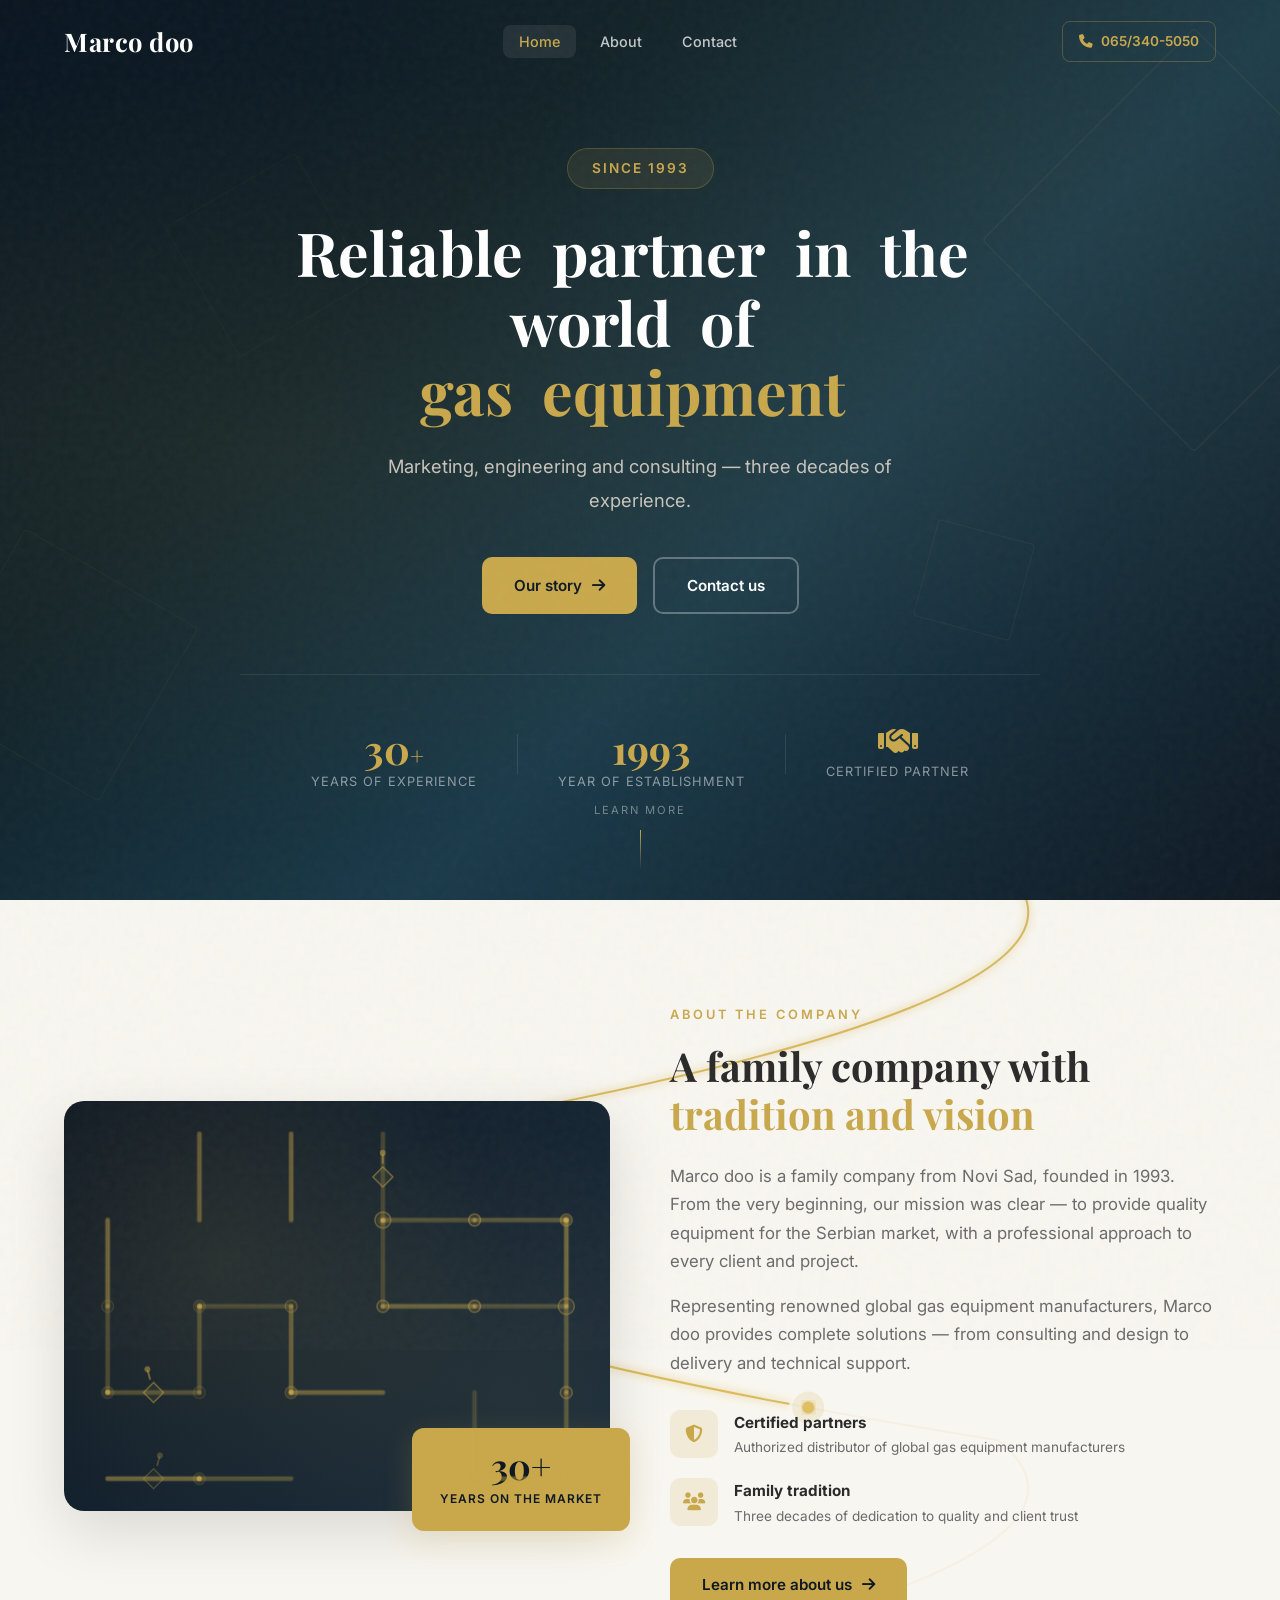
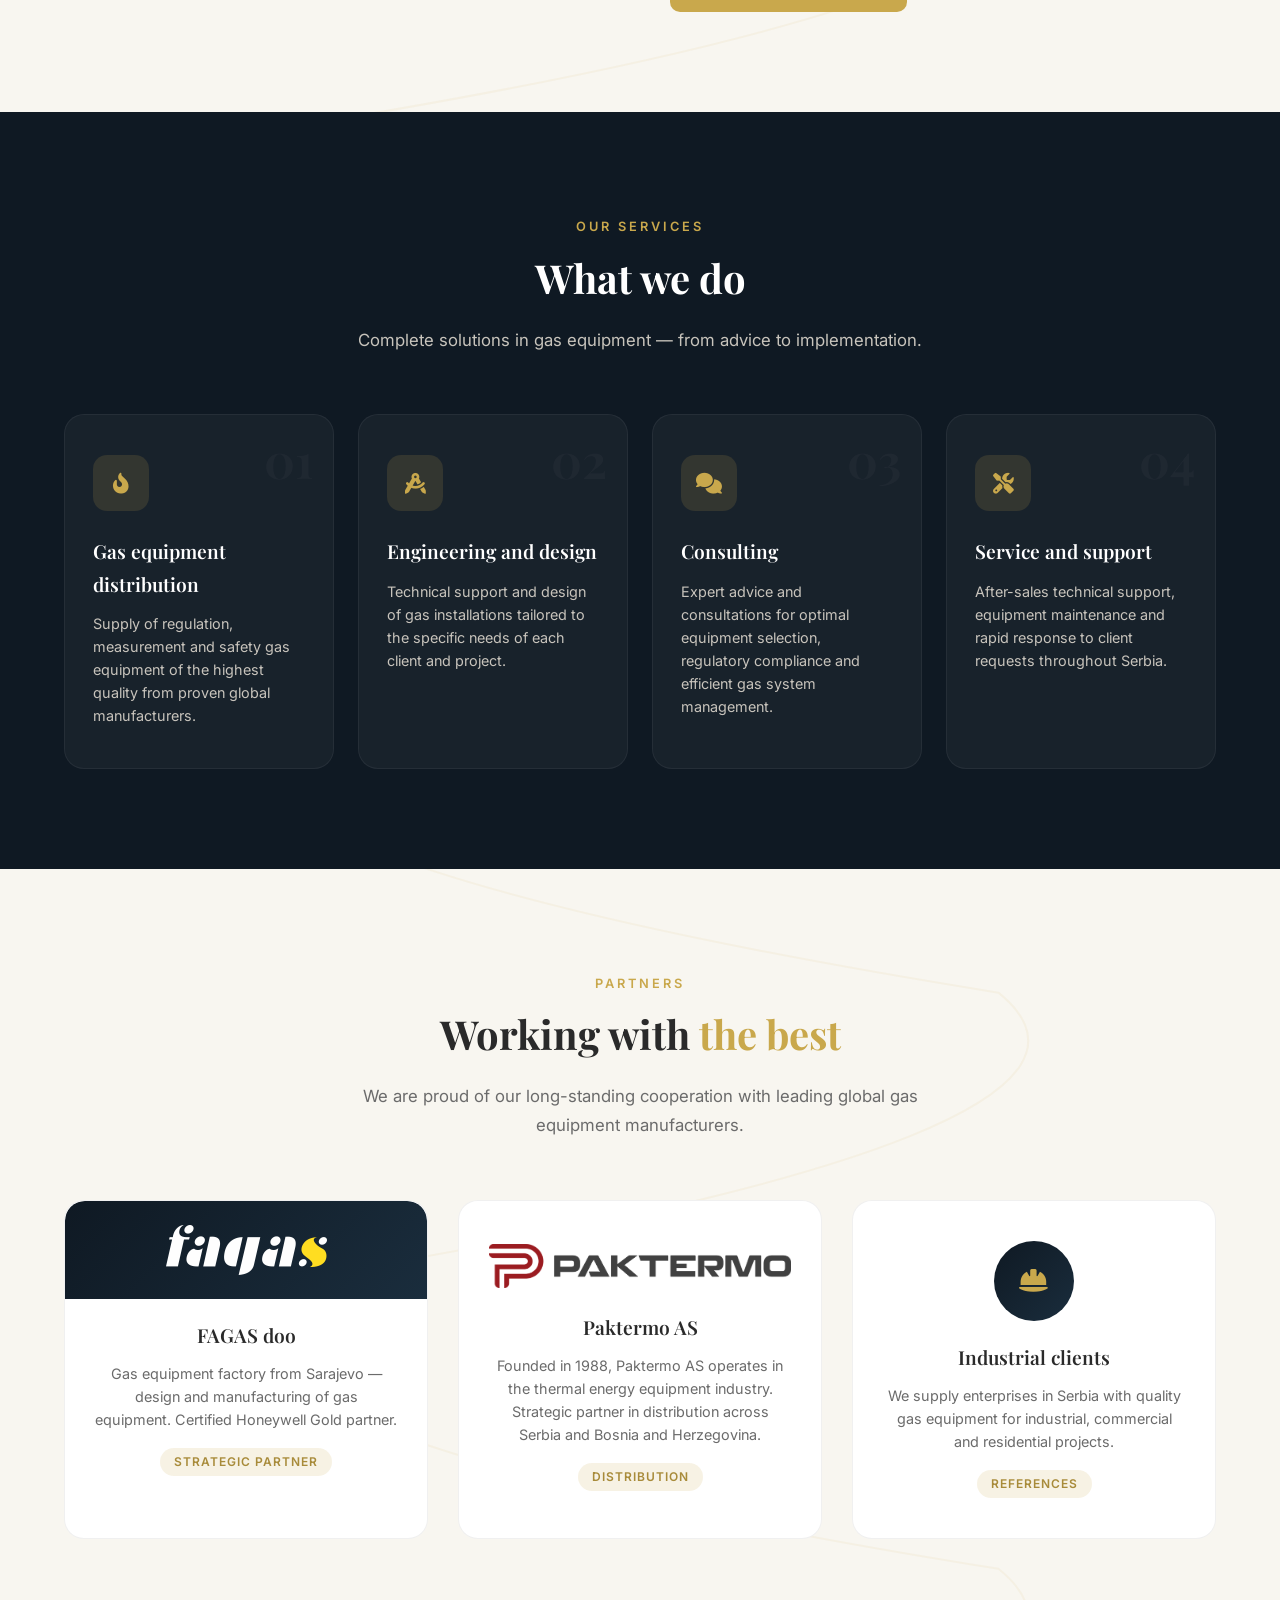
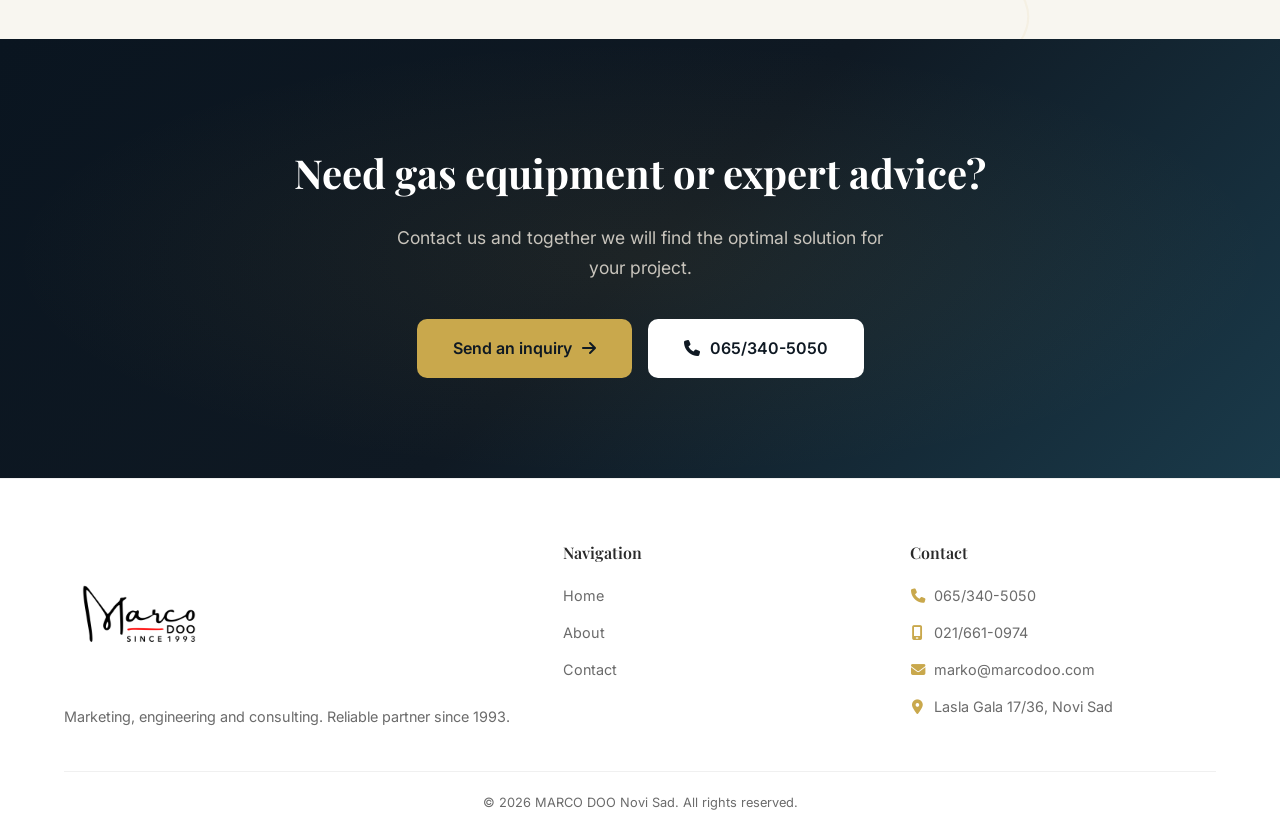
==== en/index.html @ 29fbee71 "SEO optimization, English site, mobile values layout fix SEO: - sitemap.xml with SR/EN pages + hrefl" ====
<!DOCTYPE html>
<html lang="en" dir="ltr">
<head>
  <meta charset="UTF-8">
  <meta name="viewport" content="width=device-width, initial-scale=1.0">
  <title>MARCO DOO — Marketing, Engineering and Consulting | Novi Sad</title>
  <meta name="description" content="MARCO DOO Novi Sad — Marketing, engineering and consulting. Reliable partner since 1993. Equipment distribution, expert advice and design.">
  <meta name="keywords" content="Marco doo, marketing, engineering, consulting, distribution, Novi Sad, gas equipment, Skaska distillery">
  <link rel="canonical" href="https://djordje-stankovic.github.io/marco-doo/en/">
  <link rel="alternate" hreflang="sr" href="https://djordje-stankovic.github.io/marco-doo/">
  <link rel="alternate" hreflang="en" href="https://djordje-stankovic.github.io/marco-doo/en/">
  <meta property="og:title" content="MARCO DOO — Marketing, Engineering and Consulting">
  <meta property="og:description" content="Marketing, engineering and consulting. Reliable partner since 1993. Three decades of experience.">
  <meta property="og:type" content="website">
  <meta property="og:url" content="https://djordje-stankovic.github.io/marco-doo/en/">
  <meta property="og:image" content="https://djordje-stankovic.github.io/marco-doo/images/viber_image_2026-03-04_09-18-24-986.jpg">
  <meta property="og:image:alt" content="MARCO DOO — Marketing, engineering and consulting since 1993.">
  <meta property="og:image:type" content="image/jpeg">
  <meta property="og:image:width" content="1200">
  <meta property="og:image:height" content="630">
  <meta property="og:site_name" content="MARCO DOO">
  <meta property="og:locale" content="en_US">
  <meta name="twitter:card" content="summary_large_image">
  <meta name="twitter:title" content="MARCO DOO — Marketing, Engineering and Consulting">
  <meta name="twitter:description" content="Marketing, engineering and consulting. Reliable partner since 1993. Three decades of experience.">
  <meta name="twitter:image" content="https://djordje-stankovic.github.io/marco-doo/images/viber_image_2026-03-04_09-18-24-986.jpg">
  <link rel="icon" type="image/svg+xml" href="../favicon.svg">
  <link rel="apple-touch-icon" href="../images/viber_image_2026-03-04_09-18-24-986.jpg">
  <meta name="theme-color" content="#0f1923">
  <link rel="preconnect" href="https://fonts.googleapis.com">
  <link rel="preconnect" href="https://fonts.gstatic.com" crossorigin>
  <link href="https://fonts.googleapis.com/css2?family=Playfair+Display:wght@400;500;600;700&family=Inter:wght@300;400;500;600;700&display=swap" rel="stylesheet">
  <link rel="stylesheet" href="https://cdnjs.cloudflare.com/ajax/libs/font-awesome/6.5.1/css/all.min.css">
  <link rel="stylesheet" href="../style.css">

  <script type="application/ld+json">
  [{
    "@context": "https://schema.org",
    "@type": "Organization",
    "name": "MARCO DOO",
    "legalName": "Marco doo Novi Sad",
    "description": "Marketing, engineering and consulting. Reliable partner since 1993.",
    "url": "https://djordje-stankovic.github.io/marco-doo",
    "logo": "https://djordje-stankovic.github.io/marco-doo/images/viber_image_2026-03-04_09-18-24-986.jpg",
    "image": "https://djordje-stankovic.github.io/marco-doo/images/viber_image_2026-03-04_09-18-24-986.jpg",
    "telephone": "+381653405050",
    "email": "marko@marcodoo.com",
    "address": {
      "@type": "PostalAddress",
      "streetAddress": "Lasla Gala 17/36",
      "addressLocality": "Novi Sad",
      "postalCode": "21000",
      "addressCountry": "RS"
    },
    "geo": {
      "@type": "GeoCoordinates",
      "latitude": "45.2671",
      "longitude": "19.8335"
    },
    "foundingDate": "1993-03-10",
    "foundingLocation": "Kragujevac, Serbia",
    "numberOfEmployees": {
      "@type": "QuantitativeValue",
      "minValue": 2,
      "maxValue": 10
    },
    "founder": [
      { "@type": "Person", "name": "Sekul Popović" },
      { "@type": "Person", "name": "Branka Popović" }
    ],
    "member": {
      "@type": "Person",
      "name": "Marko Popović",
      "jobTitle": "General Manager"
    },
    "sameAs": [],
    "contactPoint": {
      "@type": "ContactPoint",
      "telephone": "+381653405050",
      "contactType": "customer service",
      "availableLanguage": ["Serbian", "English"]
    },
    "areaServed": {
      "@type": "Country",
      "name": "Serbia"
    }
  },
  {
    "@context": "https://schema.org",
    "@type": "WebSite",
    "name": "MARCO DOO",
    "url": "https://djordje-stankovic.github.io/marco-doo"
  }]
  </script>
</head>
<body>

  <!-- Preloader -->
  <div class="preloader" id="preloader">
    <div class="preloader__inner">
      <div class="preloader__logo"><img src="../images/viber_image_2026-03-04_09-18-24-986.jpg" alt="MARCO DOO" class="preloader__logo-img"></div>
      <div class="preloader__bar"><div class="preloader__progress"></div></div>
    </div>
  </div>

  <!-- Header -->
  <header class="header" id="header">
    <nav class="nav container">
      <a href="index.html" class="nav__logo">
        <span class="nav__logo-text">Marco<span class="dot"> </span>doo</span>
      </a>
      <ul class="nav__menu" id="navMenu">
        <li><a href="index.html" class="nav__link active"><i class="fa-solid fa-house"></i> Home</a></li>
        <li><a href="about.html" class="nav__link"><i class="fa-solid fa-landmark"></i> About</a></li>
        <li><a href="contact.html" class="nav__link"><i class="fa-solid fa-envelope"></i> Contact</a></li>
        <li class="nav__menu-cta">
          <a href="tel:+381653405050" class="btn btn--gold btn--sm"><i class="fa-solid fa-phone"></i> Call us</a>
        </li>
        <li class="nav__menu-social">
          <a href="mailto:marko@marcodoo.com"><i class="fa-solid fa-envelope"></i></a>
          <a href="tel:+381653405050"><i class="fa-solid fa-phone"></i></a>
        </li>
      </ul>
      <div class="nav__actions">
        <a href="tel:+381653405050" class="nav__phone"><i class="fa-solid fa-phone"></i> <span>065/340-5050</span></a>
        <button class="nav__burger" id="navBurger" aria-label="Open menu">
          <span></span><span></span><span></span>
        </button>
      </div>
    </nav>
    <div class="mobile-overlay" id="mobileOverlay"></div>
  </header>

  <main>
    <!-- Pipeline SVG Container -->
    <div class="pipeline-container" id="pipelineContainer">
      <svg id="pipelineSvg" preserveAspectRatio="none">
        <defs>
          <filter id="glow">
            <feGaussianBlur stdDeviation="4" result="coloredBlur"/>
            <feMerge>
              <feMergeNode in="coloredBlur"/>
              <feMergeNode in="SourceGraphic"/>
            </feMerge>
          </filter>
          <linearGradient id="pipeGradient" x1="0%" y1="0%" x2="0%" y2="100%">
            <stop offset="0%" stop-color="#c9a84c" stop-opacity="0.8"/>
            <stop offset="50%" stop-color="#e0bf5a" stop-opacity="1"/>
            <stop offset="100%" stop-color="#c9a84c" stop-opacity="0.8"/>
          </linearGradient>
        </defs>
        <path id="pipeBg" class="pipeline-bg" d="" fill="none" stroke="rgba(201,168,76,0.08)" stroke-width="2"/>
        <path id="pipeDrawn" class="pipeline-drawn" d="" fill="none" stroke="url(#pipeGradient)" stroke-width="2" stroke-linecap="round" filter="url(#glow)"/>
        <circle id="energyDot" r="6" fill="#e0bf5a" filter="url(#glow)" opacity="0.9"/>
        <circle id="energyGlow" r="16" fill="rgba(201,168,76,0.15)"/>
      </svg>
    </div>

    <!-- Hero -->
    <section class="hero">
      <div class="hero__bg"></div>
      <div class="hero__geometric">
        <div class="hero__shape hero__shape--1"></div>
        <div class="hero__shape hero__shape--2"></div>
        <div class="hero__shape hero__shape--3"></div>
        <div class="hero__shape hero__shape--4"></div>
      </div>
      <div class="hero__content container">
        <div class="hero__badge animate-on-scroll">Since 1993</div>
        <h1 class="hero__title animate-on-scroll">
          Reliable partner in the world of<br>
          <span class="hero__title-accent">gas equipment</span>
        </h1>
        <p class="hero__subtitle animate-on-scroll">
          Marketing, engineering and consulting — three decades of experience.
        </p>
        <div class="hero__actions animate-on-scroll">
          <a href="about.html" class="btn btn--gold">Our story <i class="fa-solid fa-arrow-right"></i></a>
          <a href="contact.html" class="btn btn--outline">Contact us</a>
        </div>
        <div class="hero__stats animate-on-scroll">
          <div class="hero__stat">
            <div class="hero__stat-row"><span class="hero__stat-number" data-count="30">0</span><span class="hero__stat-plus">+</span></div>
            <span class="hero__stat-label">Years of experience</span>
          </div>
          <div class="hero__stat-divider"></div>
          <div class="hero__stat">
            <div class="hero__stat-row"><span class="hero__stat-number" data-count="1993">0</span></div>
            <span class="hero__stat-label">Year of establishment</span>
          </div>
          <div class="hero__stat-divider"></div>
          <div class="hero__stat">
            <i class="fa-solid fa-handshake hero__stat-icon"></i>
            <span class="hero__stat-label">Certified partner</span>
          </div>
        </div>
      </div>
      <div class="hero__scroll">
        <span>Learn more</span>
        <div class="hero__scroll-line"></div>
      </div>
    </section>

    <!-- About Intro -->
    <section class="about-intro section">
      <div class="container">
        <div class="about-intro__grid">
          <div class="about-intro__image animate-on-scroll">
            <div class="about-intro__visual">
              <canvas id="aboutCanvas"></canvas>
            </div>
            <div class="about-intro__experience">
              <span class="about-intro__experience-number">30+</span>
              <span class="about-intro__experience-text">years on the market</span>
            </div>
          </div>
          <div class="about-intro__content">
            <span class="section__label animate-on-scroll">About the company</span>
            <h2 class="section__title animate-on-scroll">A family company with <br><span class="text-gold">tradition and vision</span></h2>
            <p class="about-intro__text animate-on-scroll">
              Marco doo is a family company from Novi Sad, founded in 1993.
              From the very beginning, our mission was clear — to provide
              quality equipment for the Serbian market, with a professional approach
              to every client and project.
            </p>
            <p class="about-intro__text animate-on-scroll">
              Representing renowned global gas equipment manufacturers,
              Marco doo provides complete solutions — from consulting and design
              to delivery and technical support.
            </p>
            <div class="about-intro__features animate-on-scroll">
              <div class="about-intro__feature">
                <div class="about-intro__feature-icon"><i class="fa-solid fa-shield-halved"></i></div>
                <div>
                  <strong>Certified partners</strong>
                  <p>Authorized distributor of global gas equipment manufacturers</p>
                </div>
              </div>
              <div class="about-intro__feature">
                <div class="about-intro__feature-icon"><i class="fa-solid fa-users"></i></div>
                <div>
                  <strong>Family tradition</strong>
                  <p>Three decades of dedication to quality and client trust</p>
                </div>
              </div>
            </div>
            <a href="about.html" class="btn btn--gold animate-on-scroll">Learn more about us <i class="fa-solid fa-arrow-right"></i></a>
          </div>
        </div>
      </div>
    </section>

    <!-- Services -->
    <section class="services section section--dark">
      <div class="container">
        <div class="section__header">
          <span class="section__label animate-on-scroll">Our services</span>
          <h2 class="section__title animate-on-scroll">What we do</h2>
          <p class="section__desc animate-on-scroll">Complete solutions in gas equipment — from advice to implementation.</p>
        </div>
        <div class="services__grid">
          <div class="services__card tilt-card animate-on-scroll">
            <div class="services__card-icon">
              <i class="fa-solid fa-fire-flame-curved"></i>
            </div>
            <h3>Gas equipment distribution</h3>
            <p>Supply of regulation, measurement and safety gas equipment of the highest quality from proven global manufacturers.</p>
            <div class="services__card-number">01</div>
          </div>
          <div class="services__card tilt-card animate-on-scroll">
            <div class="services__card-icon">
              <i class="fa-solid fa-compass-drafting"></i>
            </div>
            <h3>Engineering and design</h3>
            <p>Technical support and design of gas installations tailored to the specific needs of each client and project.</p>
            <div class="services__card-number">02</div>
          </div>
          <div class="services__card tilt-card animate-on-scroll">
            <div class="services__card-icon">
              <i class="fa-solid fa-comments"></i>
            </div>
            <h3>Consulting</h3>
            <p>Expert advice and consultations for optimal equipment selection, regulatory compliance and efficient gas system management.</p>
            <div class="services__card-number">03</div>
          </div>
          <div class="services__card tilt-card animate-on-scroll">
            <div class="services__card-icon">
              <i class="fa-solid fa-screwdriver-wrench"></i>
            </div>
            <h3>Service and support</h3>
            <p>After-sales technical support, equipment maintenance and rapid response to client requests throughout Serbia.</p>
            <div class="services__card-number">04</div>
          </div>
        </div>
      </div>
    </section>

    <!-- Partners -->
    <section class="partners section">
      <div class="container">
        <div class="section__header">
          <span class="section__label animate-on-scroll">Partners</span>
          <h2 class="section__title animate-on-scroll">Working with <span class="text-gold">the best</span></h2>
          <p class="section__desc animate-on-scroll">We are proud of our long-standing cooperation with leading global gas equipment manufacturers.</p>
        </div>
        <div class="partners__grid">
          <div class="partners__card partners__card--dark-header tilt-card animate-on-scroll">
            <a href="https://fagas.ba/" target="_blank" rel="noopener" class="partners__link">
              <div class="partners__logo">
                <img src="../images/fagas-logo.png" alt="FAGAS logo">
              </div>
              <h3>FAGAS doo</h3>
            </a>
            <p>Gas equipment factory from Sarajevo — design and manufacturing of gas equipment. Certified Honeywell Gold partner.</p>
            <span class="partners__tag">Strategic partner</span>
          </div>
          <div class="partners__card tilt-card animate-on-scroll">
            <a href="https://paktermo.com/en/" target="_blank" rel="noopener" class="partners__link">
              <div class="partners__logo">
                <img src="../images/paktermo-logo.png" alt="Paktermo logo">
              </div>
              <h3>Paktermo AS</h3>
            </a>
            <p>Founded in 1988, Paktermo AS operates in the thermal energy equipment industry. Strategic partner in distribution across Serbia and Bosnia and Herzegovina.</p>
            <span class="partners__tag">Distribution</span>
          </div>
          <div class="partners__card tilt-card animate-on-scroll">
            <div class="partners__logo">
              <i class="fa-solid fa-helmet-safety"></i>
            </div>
            <h3>Industrial clients</h3>
            <p>We supply enterprises in Serbia with quality gas equipment for industrial, commercial and residential projects.</p>
            <span class="partners__tag">References</span>
          </div>
        </div>
      </div>
    </section>

    <!-- CTA -->
    <section class="cta">
      <div class="cta__bg"></div>
      <div class="container cta__content">
        <h2 class="animate-on-scroll">Need gas equipment or expert advice?</h2>
        <p class="animate-on-scroll">Contact us and together we will find the optimal solution for your project.</p>
        <div class="cta__actions animate-on-scroll">
          <a href="contact.html" class="btn btn--gold btn--lg">Send an inquiry <i class="fa-solid fa-arrow-right"></i></a>
          <a href="tel:+381653405050" class="btn btn--white btn--lg"><i class="fa-solid fa-phone"></i> 065/340-5050</a>
        </div>
      </div>
    </section>
  </main>

  <!-- Footer -->
  <footer class="footer">
    <div class="container">
      <div class="footer__inner">
        <div class="footer__brand">
          <a href="index.html" class="footer__logo">
            <img src="../images/viber_image_2026-03-04_09-18-24-986.jpg" alt="MARCO DOO logo" class="footer__logo-img">
          </a>
          <p class="footer__desc">Marketing, engineering and consulting. Reliable partner since 1993.</p>
        </div>
        <div class="footer__nav">
          <h4>Navigation</h4>
          <ul>
            <li><a href="index.html">Home</a></li>
            <li><a href="about.html">About</a></li>
            <li><a href="contact.html">Contact</a></li>
          </ul>
        </div>
        <div class="footer__contact">
          <h4>Contact</h4>
          <ul>
            <li><a href="tel:+381653405050"><i class="fa-solid fa-phone"></i> 065/340-5050</a></li>
            <li><a href="tel:+381216610974"><i class="fa-solid fa-mobile-screen"></i> 021/661-0974</a></li>
            <li><a href="mailto:marko@marcodoo.com"><i class="fa-solid fa-envelope"></i> marko@marcodoo.com</a></li>
            <li><a href="https://www.google.com/maps/place/Marco+doo/@45.2459516,19.8351225,17z/data=!3m1!4b1!4m6!3m5!1s0x475b111d86e2e0f5:0xddb66dac0b48fba5!8m2!3d45.2459479!4d19.8376974!16s%2Fg%2F11z1t8r484" target="_blank" rel="noopener"><i class="fa-solid fa-location-dot"></i> Lasla Gala 17/36, Novi Sad</a></li>
          </ul>
        </div>
      </div>
      <div class="footer__bottom">
        <p>&copy; <span class="current-year"></span> MARCO DOO Novi Sad. All rights reserved.</p>
      </div>
    </div>
  </footer>

  <!-- Back to top -->
  <button class="back-to-top" id="backToTop" aria-label="Back to top">
    <i class="fa-solid fa-chevron-up"></i>
  </button>

  <!-- Scroll Progress Bar -->
  <div class="scroll-progress" id="scrollProgress"></div>

  <!-- Grain Texture Overlay -->
  <div class="grain-overlay"></div>

  <script src="../script.js"></script>
  <script>
  // About canvas — industrial pipe network
  (function() {
    var canvas = document.getElementById('aboutCanvas');
    if (!canvas) return;
    var ctx = canvas.getContext('2d');
    var dpr = window.devicePixelRatio || 1;
    var w, h, segs, joints, particles, valves;
    var g = 'rgba(201,168,76,';
    var pw = 4; // pipe width

    function resize() {
      var r = canvas.parentElement.getBoundingClientRect();
      w = r.width; h = r.height;
      canvas.width = w * dpr; canvas.height = h * dpr;
      ctx.setTransform(dpr, 0, 0, dpr, 0, 0);
      build();
    }

    function build() {
      segs = []; joints = []; particles = []; valves = [];
      var mx = w * 0.08, my = h * 0.08;
      var cols = 6, rows = 5;
      var sx = (w - mx * 2) / (cols - 1);
      var sy = (h - my * 2) / (rows - 1);
      // Grid points
      var grid = [];
      for (var r = 0; r < rows; r++) {
        grid[r] = [];
        for (var c = 0; c < cols; c++) {
          grid[r][c] = { x: mx + c * sx, y: my + r * sy };
        }
      }
      // Horizontal pipes
      for (var r = 0; r < rows; r++) {
        for (var c = 0; c < cols - 1; c++) {
          if (Math.random() < 0.6) {
            segs.push({ ax: grid[r][c].x, ay: grid[r][c].y, bx: grid[r][c+1].x, by: grid[r][c+1].y, phase: Math.random() * 6 });
          }
        }
      }
      // Vertical pipes
      for (var r = 0; r < rows - 1; r++) {
        for (var c = 0; c < cols; c++) {
          if (Math.random() < 0.5) {
            segs.push({ ax: grid[r][c].x, ay: grid[r][c].y, bx: grid[r+1][c].x, by: grid[r+1][c].y, phase: Math.random() * 6 });
          }
        }
      }
      // Joints at intersections
      for (var r = 0; r < rows; r++) {
        for (var c = 0; c < cols; c++) {
          var conn = 0;
          segs.forEach(function(s) {
            var p = grid[r][c];
            if ((s.ax === p.x && s.ay === p.y) || (s.bx === p.x && s.by === p.y)) conn++;
          });
          if (conn >= 2) joints.push({ x: grid[r][c].x, y: grid[r][c].y, conn: conn });
        }
      }
      // Valves on some segments
      segs.forEach(function(s) {
        if (Math.random() < 0.15) {
          valves.push({ x: (s.ax + s.bx) / 2, y: (s.ay + s.by) / 2, horiz: s.ay === s.by, phase: Math.random() * 6 });
        }
      });
      // Particles
      for (var i = 0; i < 15; i++) spawnP();
    }

    function spawnP() {
      if (!segs.length) return;
      var s = segs[Math.floor(Math.random() * segs.length)];
      particles.push({ seg: s, t: Math.random() < 0.5 ? 0 : 1, speed: 0.002 + Math.random() * 0.003, dir: Math.random() < 0.5 ? 1 : -1 });
    }

    function drawPipe(ax, ay, bx, by, alpha) {
      // Draw pipe with 3D effect — two lines + highlight
      ctx.lineCap = 'round';
      // Outer
      ctx.beginPath(); ctx.moveTo(ax, ay); ctx.lineTo(bx, by);
      ctx.strokeStyle = g + (alpha * 0.5) + ')'; ctx.lineWidth = pw + 2; ctx.stroke();
      // Inner
      ctx.beginPath(); ctx.moveTo(ax, ay); ctx.lineTo(bx, by);
      ctx.strokeStyle = g + alpha + ')'; ctx.lineWidth = pw; ctx.stroke();
      // Highlight
      var isH = ay === by;
      var hx = isH ? 0 : 0.8, hy = isH ? -0.8 : 0;
      ctx.beginPath(); ctx.moveTo(ax + hx, ay + hy); ctx.lineTo(bx + hx, by + hy);
      ctx.strokeStyle = g + (alpha * 0.3) + ')'; ctx.lineWidth = 1; ctx.stroke();
    }

    function draw(time) {
      ctx.clearRect(0, 0, w, h);

      // Pipes
      segs.forEach(function(s) {
        var a = 0.25 + 0.1 * Math.sin(time * 0.0008 + s.phase);
        drawPipe(s.ax, s.ay, s.bx, s.by, a);
      });

      // Joints (flanges)
      joints.forEach(function(j) {
        var a = 0.3 + 0.15 * Math.sin(time * 0.001 + j.x * 0.01);
        var r = j.conn >= 3 ? pw + 4 : pw + 2;
        ctx.beginPath(); ctx.arc(j.x, j.y, r, 0, Math.PI * 2);
        ctx.strokeStyle = g + a + ')'; ctx.lineWidth = 1.5; ctx.stroke();
        ctx.fillStyle = g + (a * 0.3) + ')'; ctx.fill();
        // Center bolt
        ctx.beginPath(); ctx.arc(j.x, j.y, 2, 0, Math.PI * 2);
        ctx.fillStyle = g + (a * 0.8) + ')'; ctx.fill();
      });

      // Valves
      valves.forEach(function(v) {
        var a = 0.4 + 0.2 * Math.sin(time * 0.0012 + v.phase);
        var s = pw + 6;
        ctx.save(); ctx.translate(v.x, v.y);
        // Valve body (diamond)
        ctx.beginPath();
        ctx.moveTo(0, -s); ctx.lineTo(s, 0); ctx.lineTo(0, s); ctx.lineTo(-s, 0); ctx.closePath();
        ctx.strokeStyle = g + a + ')'; ctx.lineWidth = 1.5; ctx.stroke();
        ctx.fillStyle = g + (a * 0.15) + ')'; ctx.fill();
        // Handle
        var rot = Math.sin(time * 0.0005 + v.phase) * 0.3;
        ctx.rotate(rot);
        ctx.beginPath(); ctx.moveTo(0, -s - 4); ctx.lineTo(0, -s - 12);
        ctx.strokeStyle = g + a + ')'; ctx.lineWidth = 2; ctx.stroke();
        ctx.beginPath(); ctx.arc(0, -s - 14, 3, 0, Math.PI * 2);
        ctx.fillStyle = g + a + ')'; ctx.fill();
        ctx.restore();
      });

      // Particles (gas flow)
      for (var i = particles.length - 1; i >= 0; i--) {
        var p = particles[i];
        p.t += p.speed * p.dir;
        if (p.t > 1 || p.t < 0) { particles.splice(i, 1); spawnP(); continue; }
        var s = p.seg;
        var px = s.ax + (s.bx - s.ax) * p.t;
        var py = s.ay + (s.by - s.ay) * p.t;
        // Glow
        ctx.beginPath(); ctx.arc(px, py, 5, 0, Math.PI * 2);
        ctx.fillStyle = g + '0.12)'; ctx.fill();
        // Dot
        ctx.beginPath(); ctx.arc(px, py, 2.5, 0, Math.PI * 2);
        ctx.fillStyle = g + '0.7)'; ctx.fill();
      }

      requestAnimationFrame(draw);
    }

    window.addEventListener('resize', resize);
    resize();
    requestAnimationFrame(draw);
  })();
  </script>
</body>
</html>
---- style.css ----
/* ================================================
   MARCO DOO - Premium Corporate Website v2
   Distribucija gasne opreme, inzenjering, konsalting
   With Scroll-Driven Pipeline Animation
   ================================================ */

/* ---- Variables ---- */
:root {
  --navy: #0f1923;
  --navy-light: #1a2d3d;
  --navy-mid: #142533;
  --gold: #c9a84c;
  --gold-light: #e0bf5a;
  --gold-dark: #a88b3a;
  --gold-glow: rgba(201, 168, 76, 0.15);
  --cream: #f8f6f0;
  --cream-dark: #efe9dc;
  --white: #ffffff;
  --text: #2a2a2a;
  --text-light: #6b6b6b;
  --text-on-dark: #c8c4bc;
  --border: rgba(201, 168, 76, 0.2);
  --shadow: 0 4px 30px rgba(0, 0, 0, 0.08);
  --shadow-lg: 0 20px 60px rgba(0, 0, 0, 0.12);
  --shadow-gold: 0 8px 30px rgba(201, 168, 76, 0.2);
  --radius: 12px;
  --radius-lg: 20px;
  --transition: 0.4s cubic-bezier(0.25, 0.46, 0.45, 0.94);
  --font-heading: 'Playfair Display', Georgia, serif;
  --font-body: 'Inter', -apple-system, sans-serif;
}

/* ---- Reset & Base ---- */
*, *::before, *::after { box-sizing: border-box; margin: 0; padding: 0; }

html {
  scroll-behavior: smooth;
  overflow-x: hidden;
}

body {
  font-family: var(--font-body);
  font-size: 16px;
  line-height: 1.7;
  color: var(--text);
  background: var(--cream);
  overflow-x: hidden;
  -webkit-font-smoothing: antialiased;
}

img { max-width: 100%; height: auto; display: block; }
a { text-decoration: none; color: inherit; transition: color var(--transition); }
ul { list-style: none; }
button { border: none; background: none; cursor: pointer; font-family: inherit; }
input, textarea, select { font-family: inherit; font-size: inherit; }

.container {
  max-width: 1200px;
  margin: 0 auto;
  padding: 0 24px;
}

.text-gold { color: var(--gold); }

/* ---- Pipeline ---- */
.pipeline-container {
  position: absolute;
  top: 0;
  left: 0;
  width: 100%;
  height: 100%;
  z-index: 1;
  pointer-events: none;
  overflow: hidden;
}

main {
  position: relative;
  overflow-x: clip;
}

#pipelineSvg {
  position: absolute;
  top: 0;
  left: 0;
  width: 100%;
  height: 100%;
  overflow: visible;
}

.pipeline-drawn {
  will-change: stroke-dashoffset;
}

/* ---- Preloader ---- */
.preloader {
  position: fixed;
  inset: 0;
  z-index: 10000;
  background: var(--white);
  display: flex;
  align-items: center;
  justify-content: center;
  transition: opacity 0.6s ease, visibility 0.6s ease;
  animation: preloaderForceHide 0.6s ease 1.5s forwards;
}

.preloader.loaded {
  opacity: 0;
  visibility: hidden;
  pointer-events: none;
  animation: none;
}

@keyframes preloaderForceHide {
  to { opacity: 0; visibility: hidden; pointer-events: none; }
}

.preloader__inner { text-align: center; }

.preloader__logo {
  margin-bottom: 24px;
  text-align: center;
}

.preloader__logo-img {
  height: 160px;
  width: auto;
}

.preloader__bar {
  width: 200px;
  height: 2px;
  background: rgba(0,0,0,0.08);
  border-radius: 2px;
  overflow: hidden;
}

.preloader__progress {
  width: 0;
  height: 100%;
  background: var(--gold);
  border-radius: 2px;
  animation: preloaderBar 1.2s ease forwards;
}

@keyframes preloaderBar {
  to { width: 100%; }
}

/* ---- Header ---- */
.header {
  position: fixed;
  top: 0;
  left: 0;
  width: 100%;
  z-index: 1000;
  padding: 20px 0;
  transition: all var(--transition);
}

.header.scrolled {
  background: rgba(15, 25, 35, 0.95);
  backdrop-filter: blur(20px);
  padding: 12px 0;
  box-shadow: 0 4px 30px rgba(0, 0, 0, 0.3);
}

.nav {
  display: flex;
  align-items: center;
  justify-content: space-between;
}

.nav__logo {
  display: flex;
  align-items: center;
  gap: 12px;
  z-index: 1001;
}

.nav__logo-img {
  height: 48px;
  width: auto;
  filter: invert(1) brightness(2);
  transition: all var(--transition);
}

.nav__logo:hover .nav__logo-img { opacity: 0.85; }

.nav__logo-text {
  font-family: var(--font-heading);
  font-size: 1.6rem;
  font-weight: 700;
  color: var(--white);
  letter-spacing: 0.5px;
  transition: all var(--transition);
}

.nav__logo-text .dot { color: var(--gold); }

.nav__logo:hover .nav__logo-text { opacity: 0.85; }

.nav__menu {
  display: flex;
  align-items: center;
  gap: 8px;
}

.nav__link {
  color: rgba(255,255,255,0.75);
  font-size: 0.9rem;
  font-weight: 500;
  padding: 8px 16px;
  border-radius: 8px;
  transition: all var(--transition);
}

.nav__link i { display: none; }

.nav__link:hover,
.nav__link.active {
  color: var(--white);
  background: rgba(255,255,255,0.08);
}

.nav__link.active { color: var(--gold); }

.nav__actions {
  display: flex;
  align-items: center;
  gap: 16px;
}

.nav__phone {
  color: var(--gold);
  font-size: 0.85rem;
  font-weight: 600;
  display: flex;
  align-items: center;
  gap: 8px;
  padding: 8px 16px;
  border: 1px solid rgba(201, 168, 76, 0.3);
  border-radius: 8px;
  transition: all var(--transition);
}

.nav__phone:hover {
  background: var(--gold);
  color: var(--navy);
}

.nav__burger { display: none; }
.nav__menu-cta { display: none; }
.nav__menu-social { display: none; }

/* Mobile Overlay */
.mobile-overlay {
  position: fixed;
  inset: 0;
  background: rgba(0, 0, 0, 0.6);
  z-index: 999;
  opacity: 0;
  visibility: hidden;
  pointer-events: none;
  transition: all var(--transition);
}

.mobile-overlay.active {
  opacity: 1;
  visibility: visible;
  pointer-events: auto;
}

/* ---- Buttons ---- */
.btn {
  display: inline-flex;
  align-items: center;
  gap: 10px;
  font-weight: 600;
  font-size: 0.95rem;
  padding: 14px 32px;
  border-radius: 10px;
  transition: all var(--transition);
  position: relative;
  overflow: hidden;
}

.btn--gold {
  background: var(--gold);
  color: var(--navy);
}

.btn--gold:hover {
  background: var(--gold-light);
  transform: translateY(-2px);
  box-shadow: var(--shadow-gold);
}

.btn--outline {
  border: 2px solid rgba(255,255,255,0.3);
  color: var(--white);
}

.btn--outline:hover {
  border-color: var(--gold);
  color: var(--gold);
  background: rgba(201, 168, 76, 0.08);
}

.btn--white {
  background: var(--white);
  color: var(--navy);
}

.btn--white:hover {
  transform: translateY(-2px);
  box-shadow: var(--shadow);
}

.btn--sm { padding: 10px 20px; font-size: 0.85rem; }
.btn--lg { padding: 16px 36px; font-size: 1rem; }
.btn--full { width: 100%; justify-content: center; }

/* ---- Section Helpers ---- */
.section { padding: 100px 0; }

.section--dark {
  background: var(--navy);
  color: var(--white);
}

.section--alt { background: var(--cream-dark); }

.section__header {
  text-align: center;
  max-width: 600px;
  margin: 0 auto 60px;
}

.section__label {
  display: inline-block;
  font-size: 0.8rem;
  font-weight: 600;
  text-transform: uppercase;
  letter-spacing: 3px;
  color: var(--gold);
  margin-bottom: 16px;
}

.section__title {
  font-family: var(--font-heading);
  font-size: 2.5rem;
  font-weight: 700;
  line-height: 1.2;
  margin-bottom: 24px;
}

.section--dark .section__title { color: var(--white); }

.section__desc {
  font-size: 1.05rem;
  color: var(--text-light);
  line-height: 1.7;
}

.section--dark .section__desc { color: var(--text-on-dark); }

/* ---- Scroll Animations ---- */
.animate-on-scroll {
  opacity: 1;
  transform: translateY(20px);
  transition: opacity 0.7s ease, transform 0.7s ease;
}

.animate-on-scroll.visible {
  opacity: 1;
  transform: translateY(0);
}

/* ---- Main (above pipeline) ---- */
main {
  position: relative;
}

/* All sections above pipeline */
.hero,
.about-intro,
.services,
.partners,
.cta,
.page-hero,
.story,
.timeline,
.founders,
.values,
.contact,
.map-section {
  position: relative;
  z-index: 2;
}

/* ---- Hero ---- */
.hero {
  position: relative;
  min-height: 100vh;
  display: flex;
  align-items: center;
  justify-content: center;
  overflow: hidden;
}

.hero__bg {
  position: absolute;
  inset: 0;
  background: linear-gradient(135deg, #0a1520 0%, #0f2027 30%, #1a3a4a 60%, #0f1923 100%);
  z-index: 0;
}

.hero__bg::after {
  content: '';
  position: absolute;
  inset: 0;
  background:
    radial-gradient(ellipse at 20% 50%, rgba(201, 168, 76, 0.08) 0%, transparent 60%),
    radial-gradient(ellipse at 80% 20%, rgba(201, 168, 76, 0.05) 0%, transparent 50%);
}

/* Geometric Shapes */
.hero__geometric {
  position: absolute;
  inset: 0;
  z-index: 1;
  overflow: hidden;
}

.hero__shape {
  position: absolute;
  border: 1px solid rgba(201, 168, 76, 0.1);
  border-radius: 4px;
  animation: floatShape 20s ease-in-out infinite;
}

.hero__shape--1 {
  width: 300px;
  height: 300px;
  top: 10%;
  right: -5%;
  transform: rotate(45deg);
  animation-delay: 0s;
}

.hero__shape--2 {
  width: 200px;
  height: 200px;
  bottom: 15%;
  left: -3%;
  transform: rotate(30deg);
  animation-delay: -5s;
  border-color: rgba(201, 168, 76, 0.06);
}

.hero__shape--3 {
  width: 150px;
  height: 150px;
  top: 20%;
  left: 15%;
  transform: rotate(60deg);
  animation-delay: -10s;
  border-color: rgba(201, 168, 76, 0.04);
}

.hero__shape--4 {
  width: 100px;
  height: 100px;
  bottom: 30%;
  right: 20%;
  transform: rotate(15deg);
  animation-delay: -15s;
  border-color: rgba(201, 168, 76, 0.08);
}

@keyframes floatShape {
  0%, 100% { transform: rotate(45deg) translate(0, 0); }
  25% { transform: rotate(50deg) translate(20px, -15px); }
  50% { transform: rotate(42deg) translate(-10px, 20px); }
  75% { transform: rotate(48deg) translate(15px, 10px); }
}

.hero__content {
  position: relative;
  z-index: 2;
  text-align: center;
  padding: 120px 0 80px;
  max-width: 800px;
  margin: 0 auto;
}

.hero__badge {
  display: inline-block;
  padding: 8px 24px;
  background: rgba(201, 168, 76, 0.1);
  border: 1px solid rgba(201, 168, 76, 0.25);
  border-radius: 50px;
  color: var(--gold);
  font-size: 0.85rem;
  font-weight: 600;
  letter-spacing: 2px;
  text-transform: uppercase;
  margin-bottom: 28px;
}

.hero__title {
  font-family: var(--font-heading);
  font-size: 3.8rem;
  font-weight: 700;
  color: var(--white);
  line-height: 1.15;
  margin-bottom: 24px;
}

.hero__title-accent {
  color: var(--gold);
  position: relative;
}

.hero__title-accent::after {
  display: none;
}

.hero__subtitle {
  font-size: 1.15rem;
  color: var(--text-on-dark);
  line-height: 1.8;
  max-width: 600px;
  margin: 0 auto 40px;
}

.hero__actions {
  display: flex;
  gap: 16px;
  justify-content: center;
  margin-bottom: 60px;
}

.hero__stats {
  display: flex;
  align-items: center;
  justify-content: center;
  gap: 40px;
  padding-top: 40px;
  border-top: 1px solid rgba(255,255,255,0.08);
}

.hero__stat { text-align: center; }

.hero__stat-row {
  height: 3.2rem;
  display: flex;
  align-items: baseline;
  justify-content: center;
}

.hero__stat-number {
  font-family: var(--font-heading);
  font-size: 2.5rem;
  font-weight: 700;
  color: var(--gold);
}

.hero__stat-plus {
  font-family: var(--font-heading);
  font-size: 1.5rem;
  color: var(--gold);
}

.hero__stat-icon {
  font-size: 2rem;
  color: var(--gold);
  display: block;
  margin-bottom: 4px;
}

.hero__stat-label {
  font-size: 0.8rem;
  color: rgba(255,255,255,0.5);
  text-transform: uppercase;
  letter-spacing: 1px;
  margin-top: 4px;
  display: block;
}

.hero__stat-divider {
  width: 1px;
  height: 40px;
  background: rgba(255,255,255,0.1);
}

/* Hero Scroll Indicator */
.hero__scroll {
  position: absolute;
  bottom: 30px;
  left: 50%;
  transform: translateX(-50%);
  z-index: 2;
  text-align: center;
  color: rgba(255,255,255,0.4);
  font-size: 0.7rem;
  letter-spacing: 2px;
  text-transform: uppercase;
}

.hero__scroll-line {
  width: 1px;
  height: 40px;
  background: linear-gradient(to bottom, var(--gold), transparent);
  margin: 10px auto 0;
  animation: scrollLine 2s ease-in-out infinite;
}

@keyframes scrollLine {
  0%, 100% { opacity: 0.3; transform: scaleY(0.5); transform-origin: top; }
  50% { opacity: 1; transform: scaleY(1); }
}

/* ---- Page Hero (subpages) ---- */
.page-hero {
  position: relative;
  padding: 160px 0 80px;
  overflow: hidden;
}

.page-hero__bg {
  position: absolute;
  inset: 0;
  background: linear-gradient(135deg, #0a1520, #1a3a4a);
  z-index: 0;
}

.page-hero__bg::after {
  content: '';
  position: absolute;
  inset: 0;
  background: radial-gradient(ellipse at 30% 50%, rgba(201, 168, 76, 0.06) 0%, transparent 60%);
}

.page-hero__content {
  position: relative;
  z-index: 2;
}

.page-hero__breadcrumb {
  font-size: 0.85rem;
  color: rgba(255,255,255,0.5);
  margin-bottom: 16px;
  display: flex;
  align-items: center;
  gap: 10px;
}

.page-hero__breadcrumb a {
  color: rgba(255,255,255,0.5);
  transition: color var(--transition);
}

.page-hero__breadcrumb a:hover { color: var(--gold); }
.page-hero__breadcrumb i { font-size: 0.65rem; }
.page-hero__breadcrumb span { color: var(--gold); }

.page-hero h1 {
  font-family: var(--font-heading);
  font-size: 3rem;
  color: var(--white);
  margin-bottom: 12px;
}

.page-hero p {
  font-size: 1.1rem;
  color: var(--text-on-dark);
  max-width: 500px;
}

/* ---- About Intro ---- */
.about-intro__grid {
  display: grid;
  grid-template-columns: 1fr 1fr;
  gap: 60px;
  align-items: center;
}

.about-intro__image { position: relative; }

.about-intro__visual {
  width: 100%;
  aspect-ratio: 4/3;
  background: linear-gradient(135deg, var(--navy), var(--navy-light));
  border-radius: var(--radius-lg);
  display: flex;
  align-items: center;
  justify-content: center;
  position: relative;
  overflow: hidden;
  box-shadow: var(--shadow-lg);
}

.about-intro__visual::before {
  content: '';
  position: absolute;
  inset: 0;
  background: radial-gradient(circle at 30% 40%, rgba(201,168,76,0.12) 0%, transparent 60%),
              radial-gradient(circle at 80% 70%, rgba(201,168,76,0.08) 0%, transparent 50%);
}

#aboutCanvas {
  width: 100%;
  height: 100%;
  position: relative;
  z-index: 2;
}

.about-intro__experience {
  position: absolute;
  bottom: -20px;
  right: -20px;
  background: var(--gold);
  color: var(--navy);
  padding: 20px 28px;
  border-radius: var(--radius);
  text-align: center;
  box-shadow: var(--shadow-gold);
}

.about-intro__experience-number {
  display: block;
  font-family: var(--font-heading);
  font-size: 2.2rem;
  font-weight: 700;
  line-height: 1;
}

.about-intro__experience-text {
  font-size: 0.75rem;
  font-weight: 600;
  text-transform: uppercase;
  letter-spacing: 1px;
}

.about-intro__text {
  font-size: 1.05rem;
  color: var(--text-light);
  margin-bottom: 16px;
}

.about-intro__features {
  display: flex;
  flex-direction: column;
  gap: 20px;
  margin: 32px 0;
}

.about-intro__feature {
  display: flex;
  gap: 16px;
  align-items: flex-start;
}

.about-intro__feature-icon {
  width: 48px;
  height: 48px;
  min-width: 48px;
  background: var(--gold-glow);
  color: var(--gold);
  display: flex;
  align-items: center;
  justify-content: center;
  border-radius: 10px;
  font-size: 1.1rem;
}

.about-intro__feature strong {
  display: block;
  margin-bottom: 2px;
  font-size: 0.95rem;
}

.about-intro__feature p {
  font-size: 0.85rem;
  color: var(--text-light);
  line-height: 1.5;
}

.about-intro__content > .btn {
  display: inline-flex;
}

@media (max-width: 768px) {
  .about-intro__content { text-align: center; }
  .about-intro__text { text-align: left; }
  .about-intro__feature strong,
  .about-intro__feature p { text-align: left; }
  .about-intro__features { margin: 32px 0 36px; }
  .about-intro__content > .btn { margin: 0 auto; }
}

/* ---- Services ---- */
.services__grid {
  display: grid;
  grid-template-columns: repeat(4, 1fr);
  gap: 24px;
}

.services__card {
  background: rgba(255,255,255,0.04);
  border: 1px solid rgba(255,255,255,0.06);
  border-radius: var(--radius-lg);
  padding: 40px 28px;
  position: relative;
  overflow: hidden;
  transition: all var(--transition);
}

.services__card:hover {
  background: rgba(255,255,255,0.07);
  border-color: rgba(201, 168, 76, 0.2);
  transform: translateY(-4px);
}

.services__card-icon {
  width: 56px;
  height: 56px;
  background: var(--gold-glow);
  color: var(--gold);
  display: flex;
  align-items: center;
  justify-content: center;
  border-radius: 14px;
  font-size: 1.3rem;
  margin-bottom: 24px;
  transition: all var(--transition);
}

.services__card:hover .services__card-icon {
  background: var(--gold);
  color: var(--navy);
}

.services__card h3 {
  font-family: var(--font-heading);
  font-size: 1.2rem;
  font-weight: 600;
  margin-bottom: 12px;
}

.services__card p {
  font-size: 0.9rem;
  color: var(--text-on-dark);
  line-height: 1.6;
}

.services__card-number {
  position: absolute;
  top: 20px;
  right: 20px;
  font-family: var(--font-heading);
  font-size: 3rem;
  font-weight: 700;
  color: rgba(255,255,255,0.03);
  line-height: 1;
}

/* ---- Partners ---- */
.partners__grid {
  display: grid;
  grid-template-columns: repeat(3, 1fr);
  gap: 30px;
}

.partners__card {
  background: var(--white);
  border: 1px solid rgba(0,0,0,0.06);
  border-radius: var(--radius-lg);
  padding: 40px 30px;
  text-align: center;
  transition: all var(--transition);
  position: relative;
}

.partners__card:hover {
  transform: translateY(-6px);
  box-shadow: var(--shadow-lg);
  border-color: rgba(201, 168, 76, 0.2);
}

.partners__logo {
  width: 80px;
  height: 80px;
  background: linear-gradient(135deg, var(--navy), var(--navy-light));
  border-radius: 50%;
  display: flex;
  align-items: center;
  justify-content: center;
  margin: 0 auto 20px;
  color: var(--gold);
  font-family: var(--font-heading);
  font-size: 1.1rem;
  font-weight: 700;
  letter-spacing: 1px;
}

.partners__logo i { font-size: 1.6rem; }
.partners__logo:has(img) {
  background: none;
  border-radius: 0;
  width: auto;
  height: 50px;
}
.partners__logo img { max-height: 50px; object-fit: contain; }

.partners__card--dark-header {
  padding-top: 0;
  overflow: hidden;
}
.partners__card--dark-header .partners__logo {
  background: linear-gradient(135deg, var(--navy), var(--navy-light));
  border-radius: var(--radius-lg) var(--radius-lg) 0 0;
  width: calc(100% + 60px);
  margin: 0 -30px 20px;
  height: auto;
  padding: 24px 30px;
}

.partners__link {
  text-decoration: none;
  color: inherit;
  display: block;
}
.partners__link:hover h3 { color: var(--gold); }

.partners__card h3 {
  font-family: var(--font-heading);
  font-size: 1.2rem;
  font-weight: 600;
  margin-bottom: 10px;
}

.partners__card p {
  font-size: 0.9rem;
  color: var(--text-light);
  line-height: 1.6;
  margin-bottom: 16px;
}

.partners__tag {
  display: inline-block;
  padding: 4px 14px;
  background: var(--gold-glow);
  color: var(--gold-dark);
  font-size: 0.75rem;
  font-weight: 600;
  border-radius: 50px;
  text-transform: uppercase;
  letter-spacing: 1px;
}

/* ---- CTA ---- */
.cta {
  position: relative;
  padding: 100px 0;
  overflow: hidden;
}

.cta__bg {
  position: absolute;
  inset: 0;
  background: linear-gradient(135deg, #0a1520, var(--navy), #1a3a4a);
  z-index: 0;
}

.cta__bg::before {
  content: '';
  position: absolute;
  inset: 0;
  background: radial-gradient(ellipse at center, rgba(201, 168, 76, 0.08), transparent 70%);
}

.cta__content {
  position: relative;
  z-index: 2;
  text-align: center;
}

.cta h2 {
  font-family: var(--font-heading);
  font-size: 2.5rem;
  color: var(--white);
  margin-bottom: 16px;
}

.cta p {
  font-size: 1.1rem;
  color: var(--text-on-dark);
  margin-bottom: 36px;
  max-width: 500px;
  margin-left: auto;
  margin-right: auto;
}

.cta__actions {
  display: flex;
  gap: 16px;
  justify-content: center;
  flex-wrap: wrap;
}

.cta__social {
  display: flex;
  gap: 18px;
  justify-content: center;
  margin-top: 28px;
}

.cta__social a {
  display: flex;
  align-items: center;
  justify-content: center;
  width: 44px;
  height: 44px;
  border-radius: 50%;
  border: 1px solid rgba(255,255,255,0.25);
  color: #fff;
  font-size: 1.1rem;
  transition: background 0.3s, border-color 0.3s, color 0.3s;
}

.cta__social a:hover {
  background: var(--gold);
  border-color: var(--gold);
  color: var(--navy);
}

/* ---- Story (O nama) ---- */
.story__intro {
  display: grid;
  grid-template-columns: 1.2fr 1fr;
  gap: 60px;
  align-items: center;
}

.story__intro-content .section__label { display: block; }

.story__intro-content p {
  font-size: 1.05rem;
  color: var(--text-light);
  margin-bottom: 16px;
}

.story__img-placeholder {
  width: 100%;
  aspect-ratio: 4/3;
  background: linear-gradient(135deg, var(--navy), var(--navy-light));
  border-radius: var(--radius-lg);
  display: flex;
  flex-direction: column;
  align-items: center;
  justify-content: center;
  gap: 12px;
  color: rgba(255,255,255,0.15);
  position: relative;
  overflow: hidden;
}

.story__img-placeholder i { font-size: 3.5rem; }
.story__img-placeholder span { font-size: 0.85rem; letter-spacing: 2px; text-transform: uppercase; }
.story__img-placeholder canvas { width: 100%; height: 100%; position: absolute; inset: 0; }

/* ---- Timeline ---- */
.timeline__track {
  position: relative;
  max-width: 800px;
  margin: 0 auto;
  padding: 40px 0;
}

/* Background line (faded) */
.timeline__line {
  position: absolute;
  left: 50%;
  top: 0;
  bottom: 0;
  width: 2px;
  background: rgba(201, 168, 76, 0.1);
  transform: translateX(-50%);
}

/* Animated drawn line */
.timeline__line-drawn {
  position: absolute;
  left: 50%;
  top: 0;
  width: 2px;
  height: 0%;
  background: linear-gradient(to bottom, var(--gold), var(--gold-light));
  transform: translateX(-50%);
  z-index: 1;
  transition: height 0.1s linear;
  box-shadow: 0 0 8px rgba(201, 168, 76, 0.4);
}

.timeline__item {
  display: flex;
  justify-content: flex-end;
  padding-right: calc(50% + 40px);
  margin-bottom: 50px;
  position: relative;
}

.timeline__item--right {
  justify-content: flex-start;
  padding-right: 0;
  padding-left: calc(50% + 40px);
}

/* Card slide-in animations */
.timeline__item .timeline__card {
  opacity: 0;
  transform: translateX(-40px);
  transition: opacity 0.6s ease, transform 0.6s cubic-bezier(0.25, 0.46, 0.45, 0.94);
}

.timeline__item--right .timeline__card {
  transform: translateX(40px);
}

.timeline__item.visible .timeline__card {
  opacity: 1;
  transform: translateX(0);
}

/* Dot */
.timeline__dot {
  position: absolute;
  left: 50%;
  top: 20px;
  width: 16px;
  height: 16px;
  background: var(--navy-light);
  border: 3px solid rgba(201, 168, 76, 0.3);
  border-radius: 50%;
  transform: translateX(-50%) scale(0.6);
  z-index: 2;
  transition: all 0.5s cubic-bezier(0.34, 1.56, 0.64, 1);
}

.timeline__item.visible .timeline__dot {
  background: var(--gold);
  border-color: var(--navy);
  transform: translateX(-50%) scale(1);
}

/* Dot pulse ring */
.timeline__dot::after {
  content: '';
  position: absolute;
  top: 50%; left: 50%;
  width: 100%; height: 100%;
  border-radius: 50%;
  border: 2px solid var(--gold);
  transform: translate(-50%, -50%) scale(1);
  opacity: 0;
}

.timeline__item.visible .timeline__dot::after {
  animation: dotPulse 1.5s ease-out 0.3s;
}

@keyframes dotPulse {
  0% { transform: translate(-50%, -50%) scale(1); opacity: 0.8; }
  100% { transform: translate(-50%, -50%) scale(3); opacity: 0; }
}

.timeline__card {
  background: rgba(255,255,255,0.04);
  border: 1px solid rgba(255,255,255,0.08);
  border-radius: var(--radius);
  padding: 28px;
}

.timeline__card:hover {
  border-color: rgba(201, 168, 76, 0.2);
  background: rgba(255,255,255,0.06);
}

.timeline__year {
  display: inline-block;
  font-family: var(--font-heading);
  font-size: 0.85rem;
  font-weight: 700;
  color: var(--gold);
  padding: 4px 14px;
  background: var(--gold-glow);
  border-radius: 50px;
  margin-bottom: 12px;
  letter-spacing: 1px;
}

.timeline__card h3 {
  font-family: var(--font-heading);
  font-size: 1.2rem;
  margin-bottom: 14px;
}

.timeline__card p {
  font-size: 0.9rem;
  color: var(--text-on-dark);
  line-height: 1.6;
}

/* ---- Founders ---- */
.founders__grid {
  display: grid;
  grid-template-columns: repeat(3, 1fr);
  gap: 30px;
}

.founders__card {
  background: var(--white);
  border: 1px solid rgba(0,0,0,0.06);
  border-radius: var(--radius-lg);
  overflow: hidden;
  text-align: center;
  transition: all var(--transition);
}

.founders__card:hover {
  transform: translateY(-4px);
  box-shadow: var(--shadow-lg);
}

.founders__card--highlight {
  border-color: rgba(201, 168, 76, 0.3);
  box-shadow: var(--shadow-gold);
}

.founders__photo {
  width: 100%;
  height: 260px;
  overflow: hidden;
  cursor: pointer;
  position: relative;
}

.founders__photo::after {
  content: '\f065';
  font-family: 'Font Awesome 6 Free';
  font-weight: 900;
  position: absolute;
  bottom: 12px;
  right: 12px;
  width: 32px;
  height: 32px;
  background: rgba(0,0,0,0.5);
  color: var(--white);
  border-radius: 8px;
  display: flex;
  align-items: center;
  justify-content: center;
  font-size: 0.75rem;
  opacity: 0;
  transition: opacity var(--transition);
}

.founders__photo:hover::after {
  opacity: 1;
}

.founders__photo img {
  width: 100%;
  height: 100%;
  object-fit: cover;
  object-position: top;
  transition: transform var(--transition);
}

.founders__photo:hover img {
  transform: scale(1.05);
}

.founders__info {
  padding: 28px 30px;
}

/* Lightbox */
.lightbox {
  position: fixed;
  inset: 0;
  z-index: 10000;
  background: rgba(0,0,0,0.85);
  display: flex;
  align-items: center;
  justify-content: center;
  opacity: 0;
  visibility: hidden;
  transition: all 0.3s ease;
  cursor: pointer;
}

.lightbox.active {
  opacity: 1;
  visibility: visible;
}

.lightbox img {
  max-width: 90vw;
  max-height: 90vh;
  border-radius: var(--radius);
  box-shadow: 0 20px 60px rgba(0,0,0,0.5);
  transform: scale(0.9);
  transition: transform 0.3s ease;
}

.lightbox.active img {
  transform: scale(1);
}

.lightbox__close {
  position: absolute;
  top: 20px;
  right: 20px;
  width: 44px;
  height: 44px;
  background: rgba(255,255,255,0.1);
  color: var(--white);
  border-radius: 50%;
  display: flex;
  align-items: center;
  justify-content: center;
  font-size: 1.2rem;
  cursor: pointer;
  transition: background 0.3s ease;
}

.lightbox__close:hover {
  background: rgba(255,255,255,0.2);
}

.founders__info h3 {
  font-family: var(--font-heading);
  font-size: 1.25rem;
  font-weight: 600;
  margin-bottom: 10px;
}

.founders__role {
  display: inline-block;
  font-size: 0.8rem;
  font-weight: 600;
  color: var(--gold);
  margin-bottom: 12px;
  text-transform: uppercase;
  letter-spacing: 1px;
}

.founders__info p {
  font-size: 0.9rem;
  color: var(--text-light);
  line-height: 1.6;
}

/* Founder card clickable */
.founders__card[data-founder] {
  cursor: pointer;
  position: relative;
  display: flex;
  flex-direction: column;
}

.founders__card[data-founder] .founders__info {
  flex: 1;
}

.founders__card[data-founder].active {
  border-color: var(--gold);
  box-shadow: var(--shadow-gold);
  transform: translateY(-4px);
}

.founders__read-more {
  padding: 12px 20px;
  font-size: 0.8rem;
  font-weight: 600;
  color: var(--gold);
  text-transform: uppercase;
  letter-spacing: 1px;
  border-top: 1px solid rgba(0,0,0,0.06);
  transition: all var(--transition);
}

.founders__card[data-founder]:hover .founders__read-more,
.founders__card[data-founder].active .founders__read-more {
  background: var(--gold-glow);
  color: var(--gold-dark);
}

.founders__card[data-founder].active .founders__read-more i {
  transform: rotate(180deg);
}

.founders__card[data-founder].active .founders__read-more .rm-text {
  display: none;
}

.founders__card[data-founder].active .founders__read-more .rm-text-close {
  display: inline;
}

.founders__read-more .rm-text-close {
  display: none;
}

.founders__read-more i {
  margin-right: 6px;
  transition: transform 0.3s ease;
}

/* Bio container */
.founders__bio-container {
  position: relative;
  max-height: 0;
  overflow: hidden;
  transition: max-height 0.6s cubic-bezier(0.25, 0.46, 0.45, 0.94), opacity 0.4s ease, margin 0.4s ease;
  opacity: 0;
  margin-top: 0;
}

.founders__bio-container.open {
  max-height: 2000px;
  opacity: 1;
  margin-top: 30px;
}

.founders__bio-arrow {
  position: absolute;
  top: -10px;
  width: 20px;
  height: 20px;
  background: var(--white);
  border: 1px solid var(--gold);
  border-right: none;
  border-bottom: none;
  transform: rotate(45deg);
  transition: left 0.4s ease;
  z-index: 2;
}

.founders__bio {
  display: none;
  background: var(--white);
  border: 1px solid rgba(201, 168, 76, 0.25);
  border-radius: var(--radius-lg);
  padding: 40px;
  box-shadow: var(--shadow-lg);
  animation: bioFadeIn 0.5s ease forwards;
}

.founders__bio.active {
  display: block;
}

@keyframes bioFadeIn {
  from { opacity: 0; transform: translateY(10px); }
  to { opacity: 1; transform: translateY(0); }
}

.founders__bio-close {
  position: absolute;
  top: 16px;
  right: 16px;
  width: 36px;
  height: 36px;
  background: var(--cream);
  border: 1px solid rgba(0,0,0,0.08);
  border-radius: 50%;
  display: flex;
  align-items: center;
  justify-content: center;
  font-size: 0.9rem;
  color: var(--text-light);
  cursor: pointer;
  transition: all 0.3s ease;
}

.founders__bio-close:hover {
  background: var(--gold);
  color: var(--white);
  border-color: var(--gold);
}

.founders__bio-header {
  display: flex;
  align-items: center;
  gap: 20px;
  margin-bottom: 28px;
  padding-bottom: 20px;
  border-bottom: 1px solid rgba(0,0,0,0.06);
}

.founders__bio-avatar {
  width: 80px;
  height: 80px;
  border-radius: 50%;
  overflow: hidden;
  border: 3px solid var(--gold);
  flex-shrink: 0;
}

.founders__bio-avatar img {
  width: 100%;
  height: 100%;
  object-fit: cover;
  object-position: top;
}

.founders__bio-header h3 {
  font-family: var(--font-heading);
  font-size: 1.5rem;
  font-weight: 700;
  margin-bottom: 2px;
}

.founders__bio-content {
  columns: 2;
  column-gap: 40px;
}

.founders__bio-section {
  break-inside: avoid;
  margin-bottom: 24px;
}

.founders__bio-section h4 {
  font-family: var(--font-heading);
  font-size: 1.1rem;
  font-weight: 600;
  color: var(--navy);
  margin-bottom: 16px;
  display: flex;
  align-items: baseline;
  flex-wrap: wrap;
  gap: 10px;
}

.founders__bio-section h4 i {
  color: var(--gold);
  font-size: 0.95rem;
}

.founders__bio-section p {
  font-size: 0.93rem;
  color: var(--text);
  line-height: 1.75;
  margin-bottom: 10px;
}

.founders__bio-list {
  list-style: none;
  padding: 0;
}

.founders__bio-list li {
  position: relative;
  padding-left: 20px;
  margin-bottom: 12px;
  font-size: 0.93rem;
  color: var(--text);
  line-height: 1.65;
}

.founders__bio-list li::before {
  content: '';
  position: absolute;
  left: 0;
  top: 9px;
  width: 8px;
  height: 8px;
  background: var(--gold);
  border-radius: 50%;
}

.founders__bio-highlight {
  break-inside: avoid;
  background: linear-gradient(135deg, var(--navy) 0%, var(--navy-light) 100%);
  color: var(--cream);
  padding: 24px 28px;
  border-radius: var(--radius);
  font-size: 0.95rem;
  line-height: 1.7;
  font-style: italic;
  position: relative;
  margin-top: 8px;
}

.founders__bio-highlight i {
  color: var(--gold);
  font-size: 1.2rem;
  margin-right: 8px;
  font-style: normal;
}

/* ---- Values ---- */
.values__grid {
  display: grid;
  grid-template-columns: repeat(4, 1fr);
  gap: 30px;
}

.values__item {
  text-align: center;
  padding: 30px 20px;
}

.values__icon {
  width: 80px;
  height: 80px;
  background: var(--white);
  color: var(--gold);
  display: flex;
  align-items: center;
  justify-content: center;
  border-radius: 16px;
  margin: 0 auto 20px;
  box-shadow: var(--shadow);
  transition: all var(--transition);
}

.values__icon .icon-draw {
  color: var(--gold);
}

.values__item:hover .values__icon {
  background: var(--gold);
  transform: translateY(-4px);
  box-shadow: var(--shadow-gold);
}

.values__item:hover .values__icon .icon-draw {
  color: var(--navy);
}

/* SVG Self-Drawing Icons */
.icon-draw path,
.icon-draw circle,
.icon-draw rect,
.icon-draw polyline,
.icon-draw line {
  stroke-dashoffset: var(--dash-len, 100);
  stroke-dasharray: var(--dash-len, 100);
  transition: stroke-dashoffset 1.6s cubic-bezier(0.4, 0, 0.2, 1);
}

.icon-draw.drawn path,
.icon-draw.drawn circle,
.icon-draw.drawn rect,
.icon-draw.drawn polyline,
.icon-draw.drawn line {
  stroke-dashoffset: 0;
}

@media (prefers-reduced-motion: reduce) {
  .icon-draw path, .icon-draw circle, .icon-draw rect,
  .icon-draw polyline, .icon-draw line {
    stroke-dashoffset: 0 !important;
    stroke-dasharray: none !important;
  }
}

.values__item h3 {
  font-family: var(--font-heading);
  font-size: 1.15rem;
  font-weight: 600;
  margin-bottom: 14px;
}

.values__item p {
  font-size: 0.9rem;
  color: var(--text-light);
  line-height: 1.6;
}

/* ---- Contact ---- */
.contact__grid {
  display: grid;
  grid-template-columns: 1fr 1.2fr;
  gap: 60px;
  align-items: flex-start;
}

.contact__cards {
  display: flex;
  flex-direction: column;
  gap: 20px;
  margin-top: 32px;
}

.contact__card {
  display: flex;
  gap: 16px;
  align-items: flex-start;
  padding: 20px;
  background: var(--white);
  border-radius: var(--radius);
  border: 1px solid rgba(0,0,0,0.04);
  transition: all var(--transition);
}

.contact__card:hover {
  box-shadow: var(--shadow);
  border-color: rgba(201, 168, 76, 0.15);
}

.contact__card-icon {
  width: 48px;
  height: 48px;
  min-width: 48px;
  background: var(--gold-glow);
  color: var(--gold);
  display: flex;
  align-items: center;
  justify-content: center;
  border-radius: 10px;
  font-size: 1.1rem;
}

.contact__card h4 {
  font-size: 0.85rem;
  font-weight: 600;
  text-transform: uppercase;
  letter-spacing: 1px;
  color: var(--text);
  margin-bottom: 4px;
}

.contact__card a {
  display: block;
  font-size: 0.95rem;
  color: var(--text-light);
  transition: color var(--transition);
}

.contact__card a:hover { color: var(--gold); }

.contact__card p {
  font-size: 0.95rem;
  color: var(--text-light);
  line-height: 1.5;
}

/* Contact Form */
.contact__form-wrap {
  background: var(--white);
  border-radius: var(--radius-lg);
  padding: 40px;
  box-shadow: var(--shadow);
  border: 1px solid rgba(0,0,0,0.04);
}

.contact__form-wrap h3 {
  font-family: var(--font-heading);
  font-size: 1.4rem;
  margin-bottom: 6px;
}

.contact__form-wrap > p {
  font-size: 0.9rem;
  color: var(--text-light);
  margin-bottom: 28px;
}

.form__group {
  margin-bottom: 20px;
}

.form__group label {
  display: block;
  font-size: 0.85rem;
  font-weight: 600;
  margin-bottom: 6px;
  color: var(--text);
}

.form__group input,
.form__group textarea,
.form__group select {
  width: 100%;
  padding: 14px 16px;
  border: 1px solid rgba(0,0,0,0.1);
  border-radius: 10px;
  background: var(--cream);
  color: var(--text);
  transition: all var(--transition);
  outline: none;
}

.form__group input:focus,
.form__group textarea:focus,
.form__group select:focus {
  border-color: var(--gold);
  box-shadow: 0 0 0 3px var(--gold-glow);
}

.form__group textarea { resize: vertical; min-height: 120px; }

.form__row {
  display: grid;
  grid-template-columns: 1fr 1fr;
  gap: 16px;
}

/* ---- Map ---- */
.map-section {
  padding: 80px 0 0;
}

.map-section__header { text-align: center; margin-bottom: 40px; }

.map-section__wrap {
  width: 100%;
  height: 450px;
  background: var(--navy);
}

.map-section__wrap iframe {
  width: 100%;
  height: 100%;
  display: block;
}

/* ---- Footer ---- */
.footer {
  background: var(--white);
  color: var(--text);
  padding: 60px 0 0;
  border-top: 1px solid rgba(0,0,0,0.06);
  position: relative;
  z-index: 2;
}

.footer__inner {
  display: grid;
  grid-template-columns: 1.5fr 1fr 1fr;
  gap: 40px;
  padding-bottom: 40px;
  border-bottom: 1px solid rgba(0,0,0,0.06);
}

.footer__logo {
  display: inline-flex;
  align-items: center;
  gap: 10px;
  margin-bottom: 16px;
}

.footer__logo-img {
  height: 150px;
  width: auto;
}

.footer__desc {
  font-size: 0.9rem;
  color: var(--text-light);
  line-height: 1.6;
}

.footer h4 {
  font-family: var(--font-heading);
  font-size: 1rem;
  font-weight: 600;
  color: var(--text);
  margin-bottom: 16px;
}

.footer__nav ul li,
.footer__contact ul li {
  margin-bottom: 10px;
}

.footer__nav a,
.footer__contact a {
  font-size: 0.9rem;
  color: var(--text-light);
  transition: color var(--transition);
  display: inline-flex;
  align-items: center;
  gap: 8px;
}

.footer__nav a:hover,
.footer__contact a:hover { color: var(--gold); }

.footer__contact span {
  font-size: 0.9rem;
  color: var(--text-light);
  display: inline-flex;
  align-items: center;
  gap: 8px;
}

.footer__contact i { width: 16px; text-align: center; color: var(--gold); }

.footer__bottom {
  padding: 20px 0;
  text-align: center;
}

.footer__bottom p {
  font-size: 0.8rem;
  color: var(--text-light);
}

/* ---- Back to Top ---- */
.back-to-top {
  position: fixed;
  bottom: 30px;
  right: 30px;
  width: 48px;
  height: 48px;
  background: var(--gold);
  color: var(--navy);
  border-radius: 12px;
  display: flex;
  align-items: center;
  justify-content: center;
  font-size: 1.1rem;
  z-index: 900;
  opacity: 0;
  visibility: hidden;
  pointer-events: none;
  transform: translateY(10px);
  transition: all var(--transition);
  box-shadow: var(--shadow-gold);
}

.back-to-top.visible {
  opacity: 1;
  visibility: visible;
  pointer-events: auto;
  transform: translateY(0);
}

.back-to-top:hover {
  background: var(--gold-light);
  transform: translateY(-3px);
}

/* ---- 3D Tilt Card ---- */
.tilt-card {
  transition: transform 0.3s ease;
  transform-style: preserve-3d;
  will-change: transform;
}

/* ================================================
   RESPONSIVE
   ================================================ */

@media (max-width: 1024px) {
  .services__grid { grid-template-columns: repeat(2, 1fr); }
  .values__grid { grid-template-columns: repeat(2, 1fr); }
  .hero__title { font-size: 3rem; }
}

@media (max-width: 768px) {
  .section { padding: 70px 0; }

  /* Nav Mobile */
  .nav__burger {
    display: flex;
    flex-direction: column;
    gap: 5px;
    z-index: 1001;
    width: 28px;
    padding: 4px 0;
  }

  .nav__burger span {
    display: block;
    width: 100%;
    height: 2px;
    background: var(--white);
    border-radius: 2px;
    transition: all 0.3s ease;
  }

  .nav__burger.active span:nth-child(1) { transform: rotate(45deg) translate(5px, 5px); }
  .nav__burger.active span:nth-child(2) { opacity: 0; }
  .nav__burger.active span:nth-child(3) { transform: rotate(-45deg) translate(5px, -5px); }

  .nav__phone span { display: none; }
  .nav__phone { border: none; padding: 8px; }

  .nav__menu {
    position: fixed;
    top: 0;
    right: -100%;
    width: 85%;
    max-width: 360px;
    height: 100vh;
    background: var(--navy);
    flex-direction: column;
    align-items: flex-start;
    padding: 100px 30px 40px;
    gap: 8px;
    z-index: 1000;
    transition: right 0.4s cubic-bezier(0.4, 0, 0.2, 1);
    overflow-y: auto;
    border-left: 1px solid rgba(201, 168, 76, 0.15);
  }

  .nav__menu.active { right: 0; }

  .nav__link {
    font-size: 1.1rem;
    padding: 18px 20px;
    min-height: 56px;
    display: flex;
    align-items: center;
    width: 100%;
    border-radius: 10px;
  }

  .nav__link i { display: inline; margin-right: 10px; color: var(--gold); }

  .nav__link:hover {
    background: rgba(255,255,255,0.05);
  }

  .nav__link.active {
    background: none;
    color: var(--gold);
    border-left: 3px solid var(--gold);
    border-radius: 0 10px 10px 0;
    padding-left: 17px;
  }

  .nav__menu-cta {
    display: block;
    width: 100%;
    margin-top: 20px;
    padding-top: 20px;
    border-top: 1px solid rgba(255,255,255,0.06);
  }

  .nav__menu-cta .btn { width: 100%; justify-content: center; }

  .nav__menu-social {
    display: flex;
    gap: 16px;
    margin-top: 20px;
    padding-top: 20px;
    border-top: 1px solid rgba(255,255,255,0.06);
  }

  .nav__menu-social a {
    width: 44px;
    height: 44px;
    display: flex;
    align-items: center;
    justify-content: center;
    background: rgba(255,255,255,0.05);
    border-radius: 10px;
    color: var(--gold);
    font-size: 1.1rem;
  }

  /* Buttons — bigger tap targets */
  .btn {
    padding: 16px 32px;
    font-size: 1rem;
    min-height: 52px;
  }

  .btn--sm {
    padding: 12px 24px;
    font-size: 0.9rem;
    min-height: 48px;
  }

  .btn--lg {
    padding: 18px 32px;
    font-size: 1.05rem;
    min-height: 56px;
  }

  .hero__actions .btn {
    width: auto;
    min-width: 220px;
    justify-content: center;
  }

  .cta__actions .btn {
    width: auto;
    justify-content: center;
  }

  .nav__phone {
    min-height: 44px;
    display: inline-flex;
    align-items: center;
  }

  /* Hero */
  .hero__title { font-size: 2.4rem; }
  .hero__subtitle { font-size: 1rem; }
  .hero__actions { flex-direction: column; align-items: center; gap: 12px; }
  .hero__stats { gap: 20px; flex-wrap: wrap; }
  .hero__stat-number { font-size: 2rem; }
  .hero__scroll { display: none; }
  .hero__shape { display: none; }

  /* About */
  .about-intro__grid {
    grid-template-columns: 1fr;
    gap: 40px;
  }

  .about-intro__experience {
    right: 10px;
    bottom: -10px;
  }

  /* Story */
  .story__intro {
    grid-template-columns: 1fr;
    gap: 40px;
  }

  /* Partners */
  .partners__grid { grid-template-columns: 1fr; }

  /* Founders */
  .founders__grid { grid-template-columns: 1fr; }
  .founders__photo { height: 300px; }
  .founders__bio { padding: 24px; }
  .founders__bio-content { columns: 1; }
  .founders__bio-header h3 { font-size: 1.25rem; }
  .founders__bio-arrow { display: none; }
  .founders__bio-container { display: none; }
  .founders__bio-mobile-wrap { margin-bottom: 20px; }
  .founders__bio-mobile-wrap .founders__bio {
    display: block;
    border-radius: 0 0 var(--radius-lg) var(--radius-lg);
    border-top: 2px solid var(--gold);
    margin-top: -1px;
  }
  .founders__card[data-founder].active {
    border-radius: var(--radius-lg) var(--radius-lg) 0 0;
    margin-bottom: 0;
  }

  /* Timeline */
  .timeline__line,
  .timeline__line-drawn { left: 20px; transform: none; }

  .timeline__item,
  .timeline__item--right {
    padding-left: 60px;
    padding-right: 0;
    justify-content: flex-start;
  }

  .timeline__item .timeline__card,
  .timeline__item--right .timeline__card {
    transform: translateX(-30px);
  }

  .timeline__item.visible .timeline__card {
    transform: translateX(0);
  }

  .timeline__dot {
    left: 20px;
    transform: translateX(0) scale(0.6);
  }

  .timeline__item.visible .timeline__dot {
    transform: translateX(0) scale(1);
  }

  /* Contact */
  .contact__grid {
    grid-template-columns: 1fr;
    gap: 40px;
  }

  .form__row { grid-template-columns: 1fr; }

  /* Page Hero */
  .page-hero { padding: 130px 0 60px; }
  .page-hero h1 { font-size: 2.2rem; }

  /* CTA */
  .cta h2 { font-size: 1.8rem; }
  .cta p { text-align: center; }
  .cta__actions { flex-direction: column; align-items: center; }

  /* Footer */
  .footer__inner {
    grid-template-columns: 1fr 1fr;
    gap: 30px;
  }

  .footer__brand { grid-column: 1 / -1; text-align: center; }
  .footer__logo { justify-content: center; }

  /* Header mobile */
  .header { padding: 12px 0; }
  .header.scrolled { padding: 10px 0; }
  .nav__logo-img { height: 40px; }
  .header.scrolled .nav__logo-img { height: 36px; }
  .nav__logo-text { font-size: 1.3rem; }
  .header.scrolled .nav__logo-text { font-size: 1.2rem; }
}

@media (max-width: 480px) {
  .container { padding: 0 16px; }
  .section { padding: 60px 0; }

  .section__title { font-size: 1.8rem; }

  .hero { min-height: 100svh; }
  .hero__content { padding: 100px 0 60px; }
  .hero__title { font-size: 2rem; }
  .hero__badge { font-size: 0.75rem; padding: 6px 18px; }
  .hero__stats { gap: 16px; }
  .hero__stat-number { font-size: 1.6rem; }
  .hero__stat-label { font-size: 0.7rem; }
  .hero__stat-divider { height: 30px; }

  .services__grid { grid-template-columns: 1fr; }
  .services__card { padding: 30px 24px; }

  .values__grid { grid-template-columns: 1fr; gap: 12px; }
  .values__item { padding: 20px; text-align: left; display: flex; align-items: center; gap: 16px; }
  .values__item .values__icon { margin: 0; min-width: 56px; width: 56px; height: 56px; }
  .values__item h3 { margin-bottom: 4px; }
  .values__item p { margin: 0; }

  .contact__form-wrap { padding: 28px 20px; }

  .page-hero { padding: 110px 0 50px; }
  .page-hero h1 { font-size: 1.8rem; }

  .btn--lg { padding: 14px 28px; font-size: 0.95rem; }

  .cta { padding: 70px 0; }
  .cta h2 { font-size: 1.5rem; }

  .footer__inner { grid-template-columns: 1fr; gap: 24px; }
  .footer__brand { text-align: center; }
  .footer__logo { justify-content: center; }

  .about-intro__experience { display: none; }

  .map-section { padding: 60px 0 0; }
  .map-section__wrap { height: 300px; }

  .back-to-top { bottom: 20px; right: 20px; width: 42px; height: 42px; }

}

/* ================================================
   PREMIUM FEATURE 2: Word-by-Word Hero Reveal
   ================================================ */
.hero__title .word {
  display: inline-block;
  opacity: 0;
  transform: translateY(30px);
  transition: opacity 0.5s ease, transform 0.5s ease;
  margin-right: 0.25em;
}

.hero__title .word.revealed {
  opacity: 1;
  transform: translateY(0);
}

.hero__title .word-accent {
  color: var(--gold);
}

/* ================================================
   PREMIUM FEATURE 3: Scroll Progress Bar
   ================================================ */
.scroll-progress {
  position: fixed;
  top: 0; left: 0;
  width: 0%;
  height: 3px;
  background: linear-gradient(90deg, var(--gold-dark), var(--gold-light), var(--gold));
  z-index: 100000;
  transition: none;
  box-shadow: 0 0 10px rgba(201, 168, 76, 0.5);
}

/* ================================================
   PREMIUM FEATURE 4: Image Reveal (clip-path)
   ================================================ */
.reveal-image {
  clip-path: inset(0 100% 0 0);
  transition: clip-path 1.2s cubic-bezier(0.77, 0, 0.175, 1);
}

.reveal-image.revealed {
  clip-path: inset(0 0% 0 0);
}

/* ================================================
   PREMIUM FEATURE 5: Grain Texture Overlay
   ================================================ */
.grain-overlay {
  position: fixed;
  top: -50%; left: -50%;
  width: 200%; height: 200%;
  z-index: 99990;
  pointer-events: none;
  opacity: 0.035;
  background-image: url("data:image/svg+xml,%3Csvg viewBox='0 0 256 256' xmlns='http://www.w3.org/2000/svg'%3E%3Cfilter id='noise'%3E%3CfeTurbulence type='fractalNoise' baseFrequency='0.9' numOctaves='4' stitchTiles='stitch'/%3E%3C/filter%3E%3Crect width='100%25' height='100%25' filter='url(%23noise)'/%3E%3C/svg%3E");
  animation: grainShift 0.5s steps(1) infinite;
}

@keyframes grainShift {
  0% { transform: translate(0, 0); }
  25% { transform: translate(-2%, -3%); }
  50% { transform: translate(3%, 1%); }
  75% { transform: translate(-1%, 4%); }
  100% { transform: translate(2%, -2%); }
}
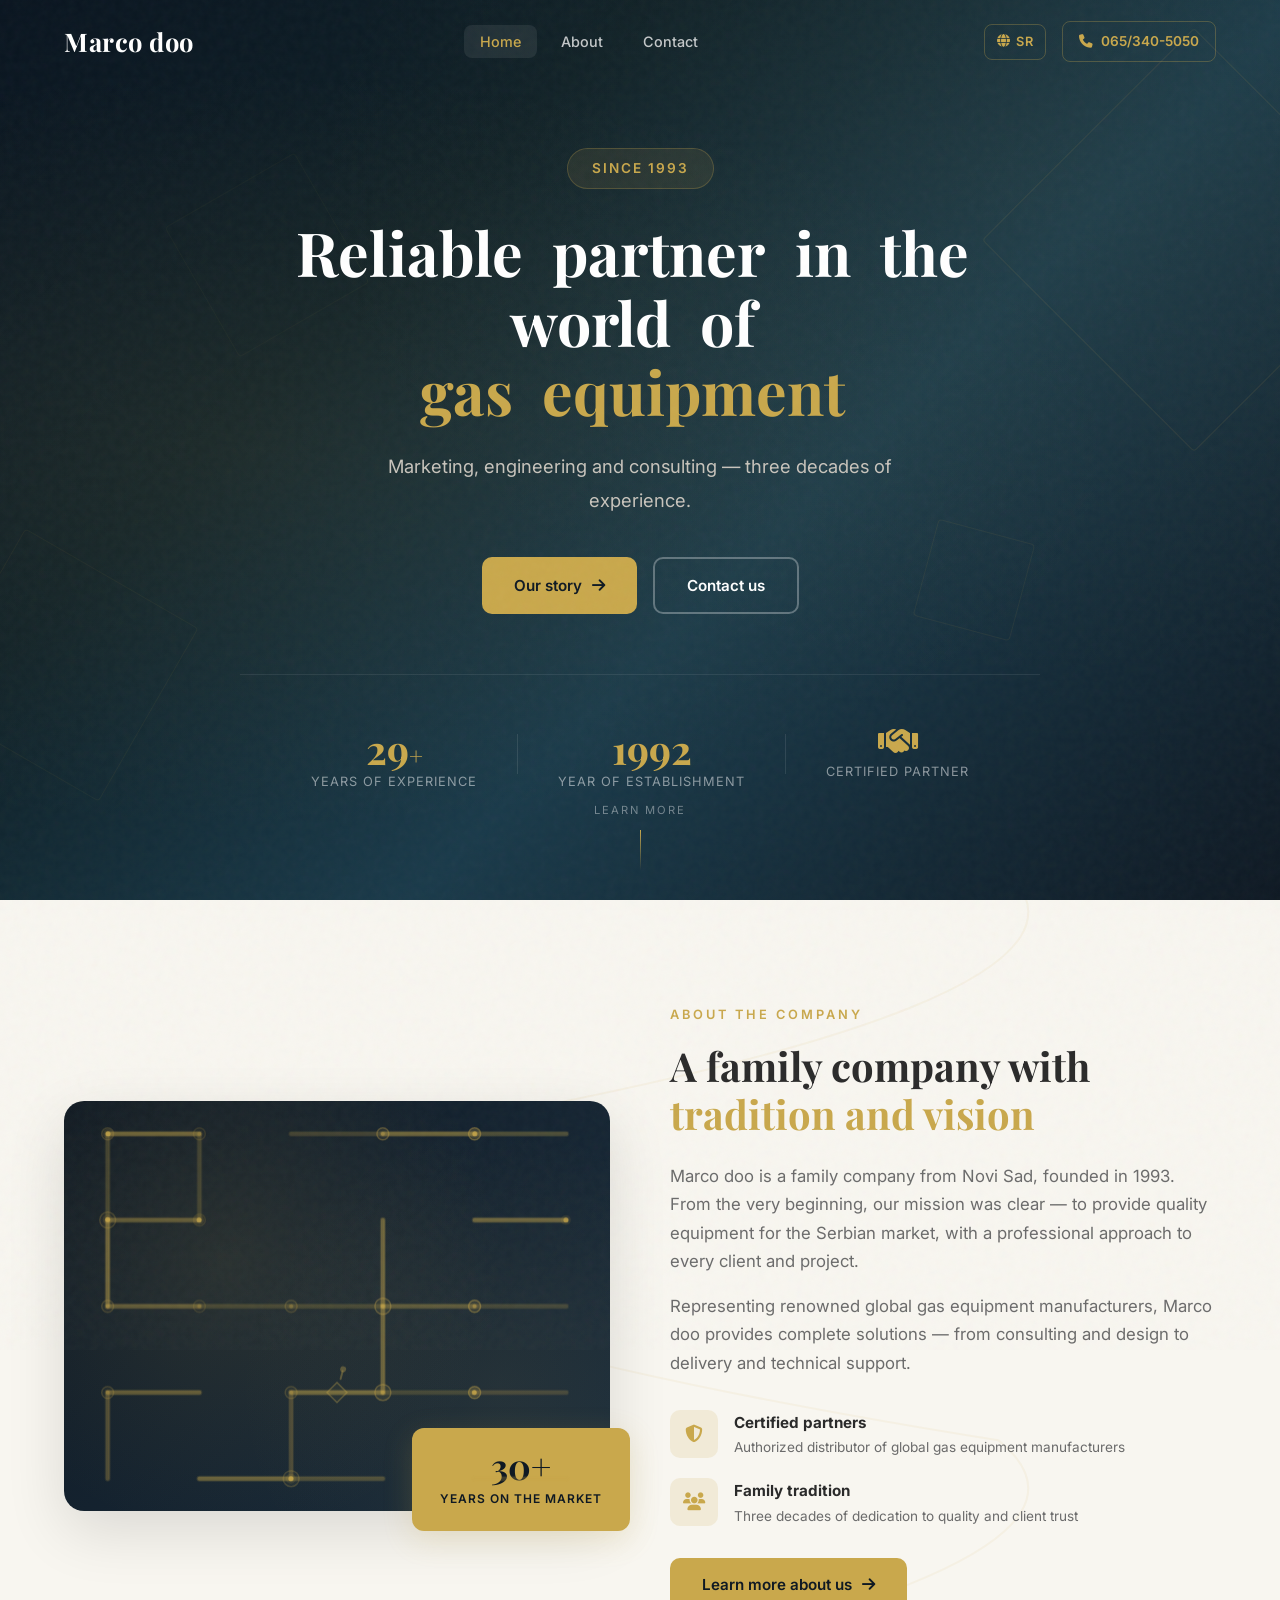
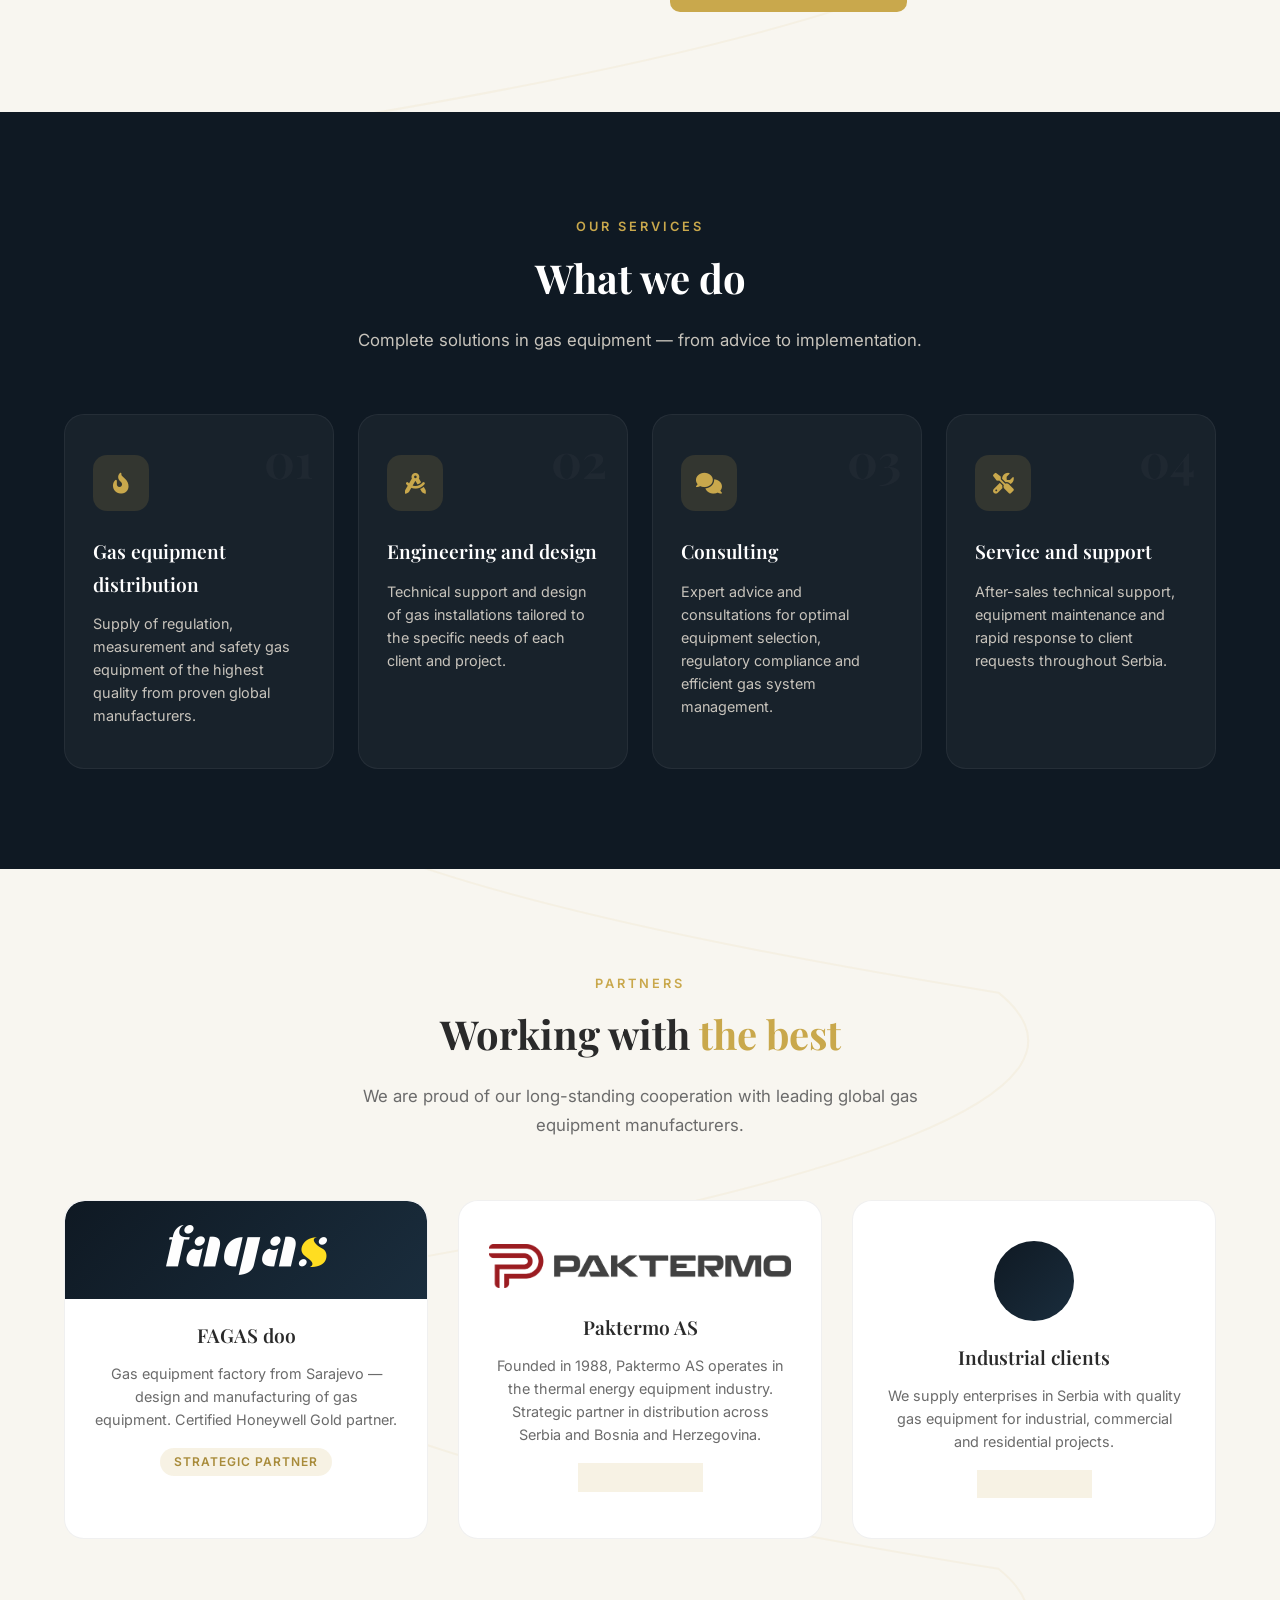
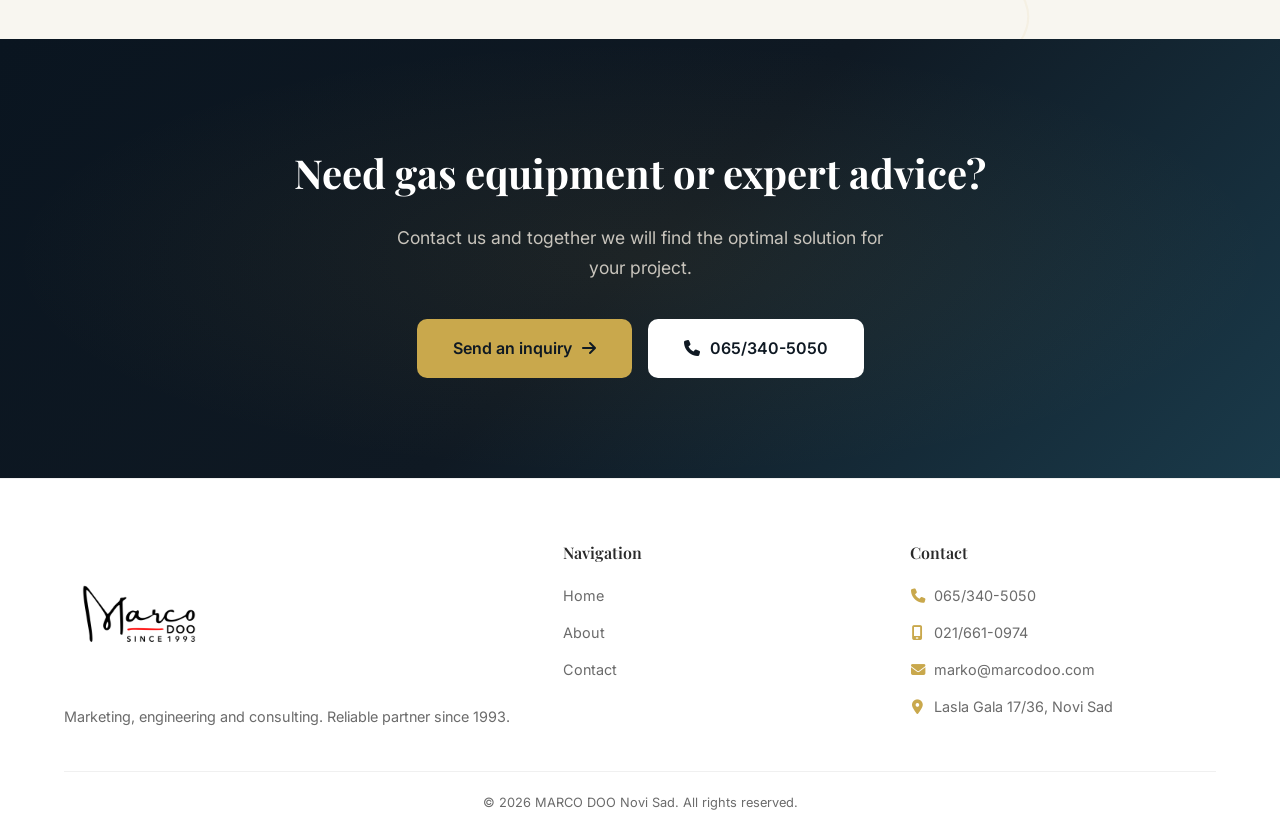
==== commit 8d79e5e6: "Add language switcher to all pages, fix mobile layout - SR/EN language toggle in desktop nav and mob" ====
--- a/en/index.html
+++ b/en/index.html
@@ -120,8 +120,10 @@
           <a href="mailto:marko@marcodoo.com"><i class="fa-solid fa-envelope"></i></a>
           <a href="tel:+381653405050"><i class="fa-solid fa-phone"></i></a>
         </li>
+        <li class="nav__menu-lang"><a href="../index.html"><i class="fa-solid fa-globe"></i> Srpski</a></li>
       </ul>
       <div class="nav__actions">
+        <a href="../index.html" class="nav__lang" title="Srpski"><i class="fa-solid fa-globe"></i> SR</a>
         <a href="tel:+381653405050" class="nav__phone"><i class="fa-solid fa-phone"></i> <span>065/340-5050</span></a>
         <button class="nav__burger" id="navBurger" aria-label="Open menu">
           <span></span><span></span><span></span>
--- a/style.css
+++ b/style.css
@@ -250,9 +250,29 @@
   color: var(--navy);
 }
 
+.nav__lang {
+  color: var(--gold);
+  font-size: 0.8rem;
+  font-weight: 600;
+  display: flex;
+  align-items: center;
+  gap: 6px;
+  padding: 6px 12px;
+  border: 1px solid rgba(201, 168, 76, 0.3);
+  border-radius: 8px;
+  transition: all var(--transition);
+  letter-spacing: 0.5px;
+}
+
+.nav__lang:hover {
+  background: var(--gold);
+  color: var(--navy);
+}
+
 .nav__burger { display: none; }
 .nav__menu-cta { display: none; }
 .nav__menu-social { display: none; }
+.nav__menu-lang { display: none; }
 
 /* Mobile Overlay */
 .mobile-overlay {
@@ -1996,6 +2016,7 @@
 
   .nav__phone span { display: none; }
   .nav__phone { border: none; padding: 8px; }
+  .nav__lang { display: none; }
 
   .nav__menu {
     position: fixed;
@@ -2071,6 +2092,23 @@
     font-size: 1.1rem;
   }
 
+  .nav__menu-lang {
+    display: block;
+    margin-top: 12px;
+    padding-top: 12px;
+    border-top: 1px solid rgba(255,255,255,0.06);
+  }
+
+  .nav__menu-lang a {
+    color: var(--gold);
+    font-size: 0.95rem;
+    font-weight: 500;
+    display: flex;
+    align-items: center;
+    gap: 8px;
+    padding: 12px 0;
+  }
+
   /* Buttons — bigger tap targets */
   .btn {
     padding: 16px 32px;
@@ -2132,6 +2170,8 @@
     grid-template-columns: 1fr;
     gap: 40px;
   }
+  .story__intro-content { text-align: center; }
+  .story__intro-content p { text-align: left; }
 
   /* Partners */
   .partners__grid { grid-template-columns: 1fr; }
@@ -2142,6 +2182,7 @@
   .founders__bio { padding: 24px; }
   .founders__bio-content { columns: 1; }
   .founders__bio-header h3 { font-size: 1.25rem; }
+  .founders__bio-section h4 { flex-direction: column; align-items: flex-start; gap: 4px; }
   .founders__bio-arrow { display: none; }
   .founders__bio-container { display: none; }
   .founders__bio-mobile-wrap { margin-bottom: 20px; }
@@ -2238,11 +2279,9 @@
   .services__grid { grid-template-columns: 1fr; }
   .services__card { padding: 30px 24px; }
 
-  .values__grid { grid-template-columns: 1fr; gap: 12px; }
-  .values__item { padding: 20px; text-align: left; display: flex; align-items: center; gap: 16px; }
-  .values__item .values__icon { margin: 0; min-width: 56px; width: 56px; height: 56px; }
-  .values__item h3 { margin-bottom: 4px; }
-  .values__item p { margin: 0; }
+  .values__grid { grid-template-columns: repeat(2, 1fr); gap: 16px; }
+  .values__item { padding: 20px; }
+  .values__item .values__icon { width: 56px; height: 56px; }
 
   .contact__form-wrap { padding: 28px 20px; }
 
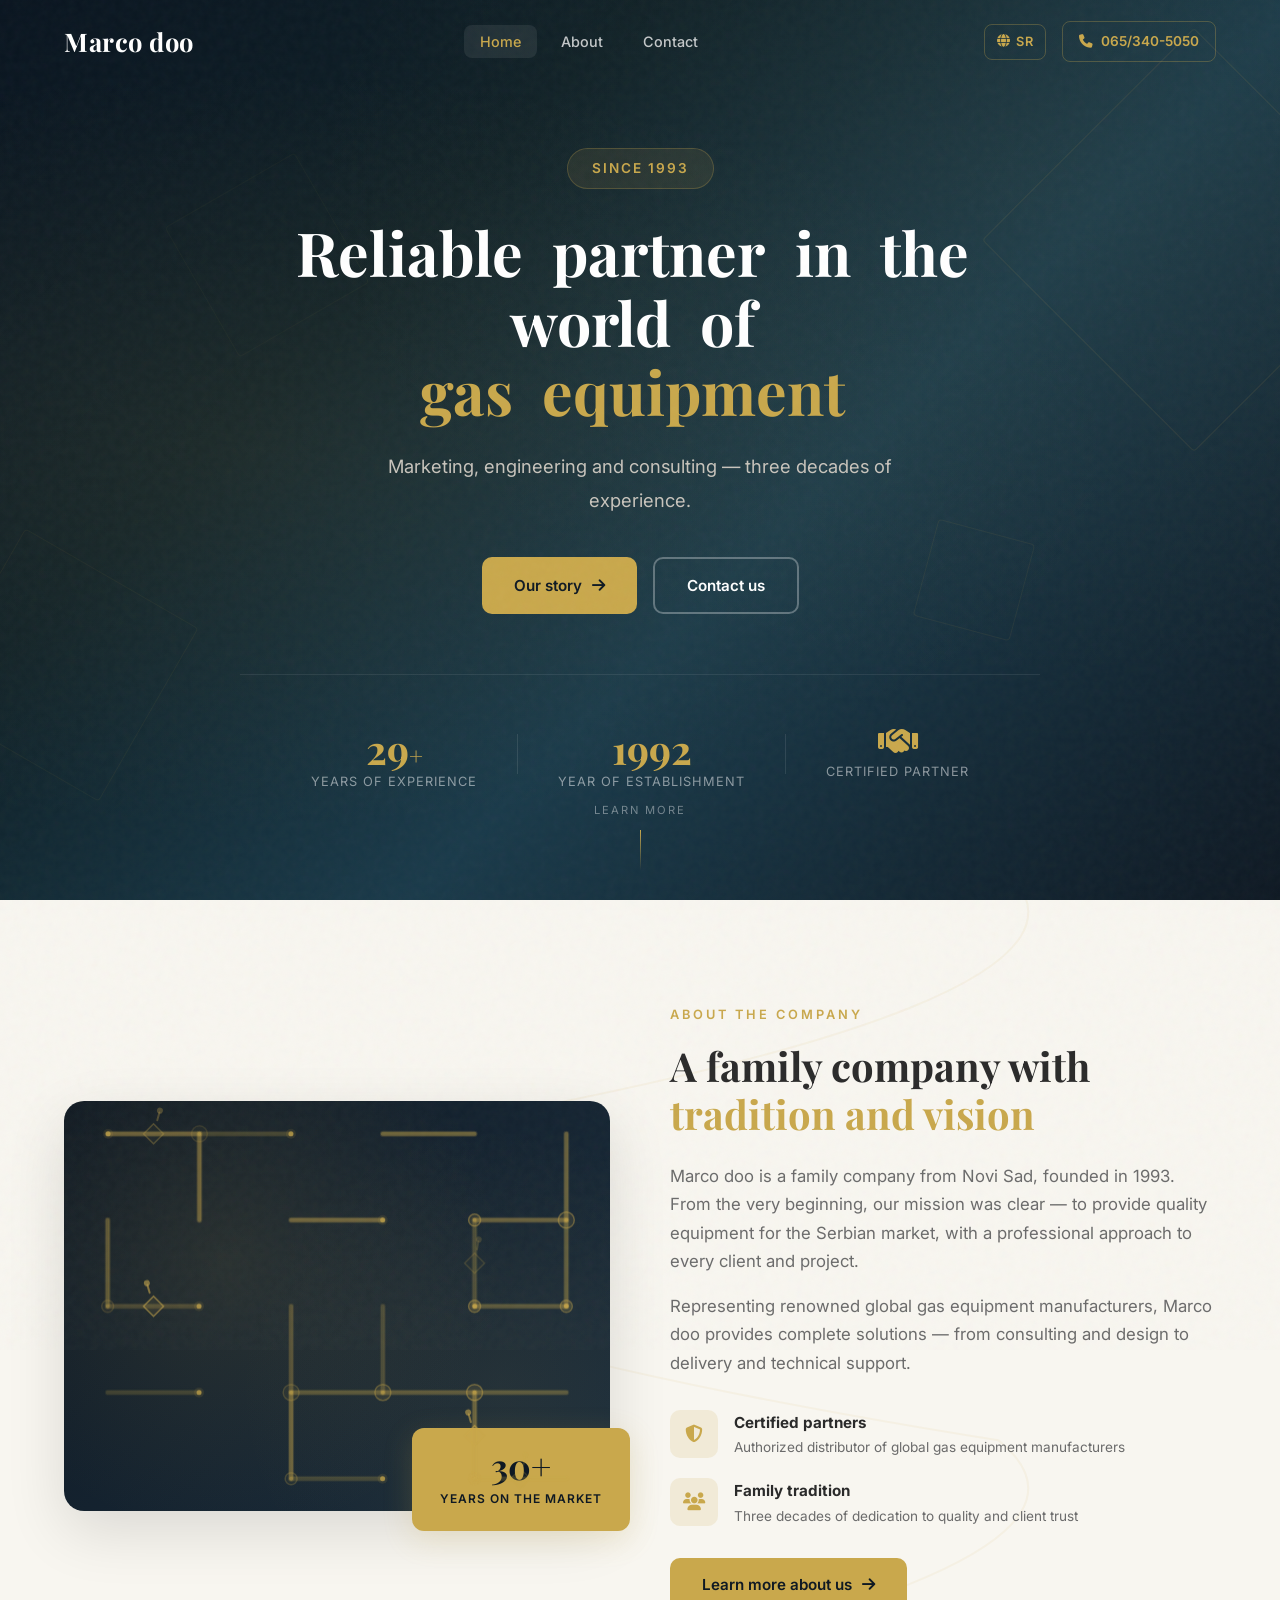
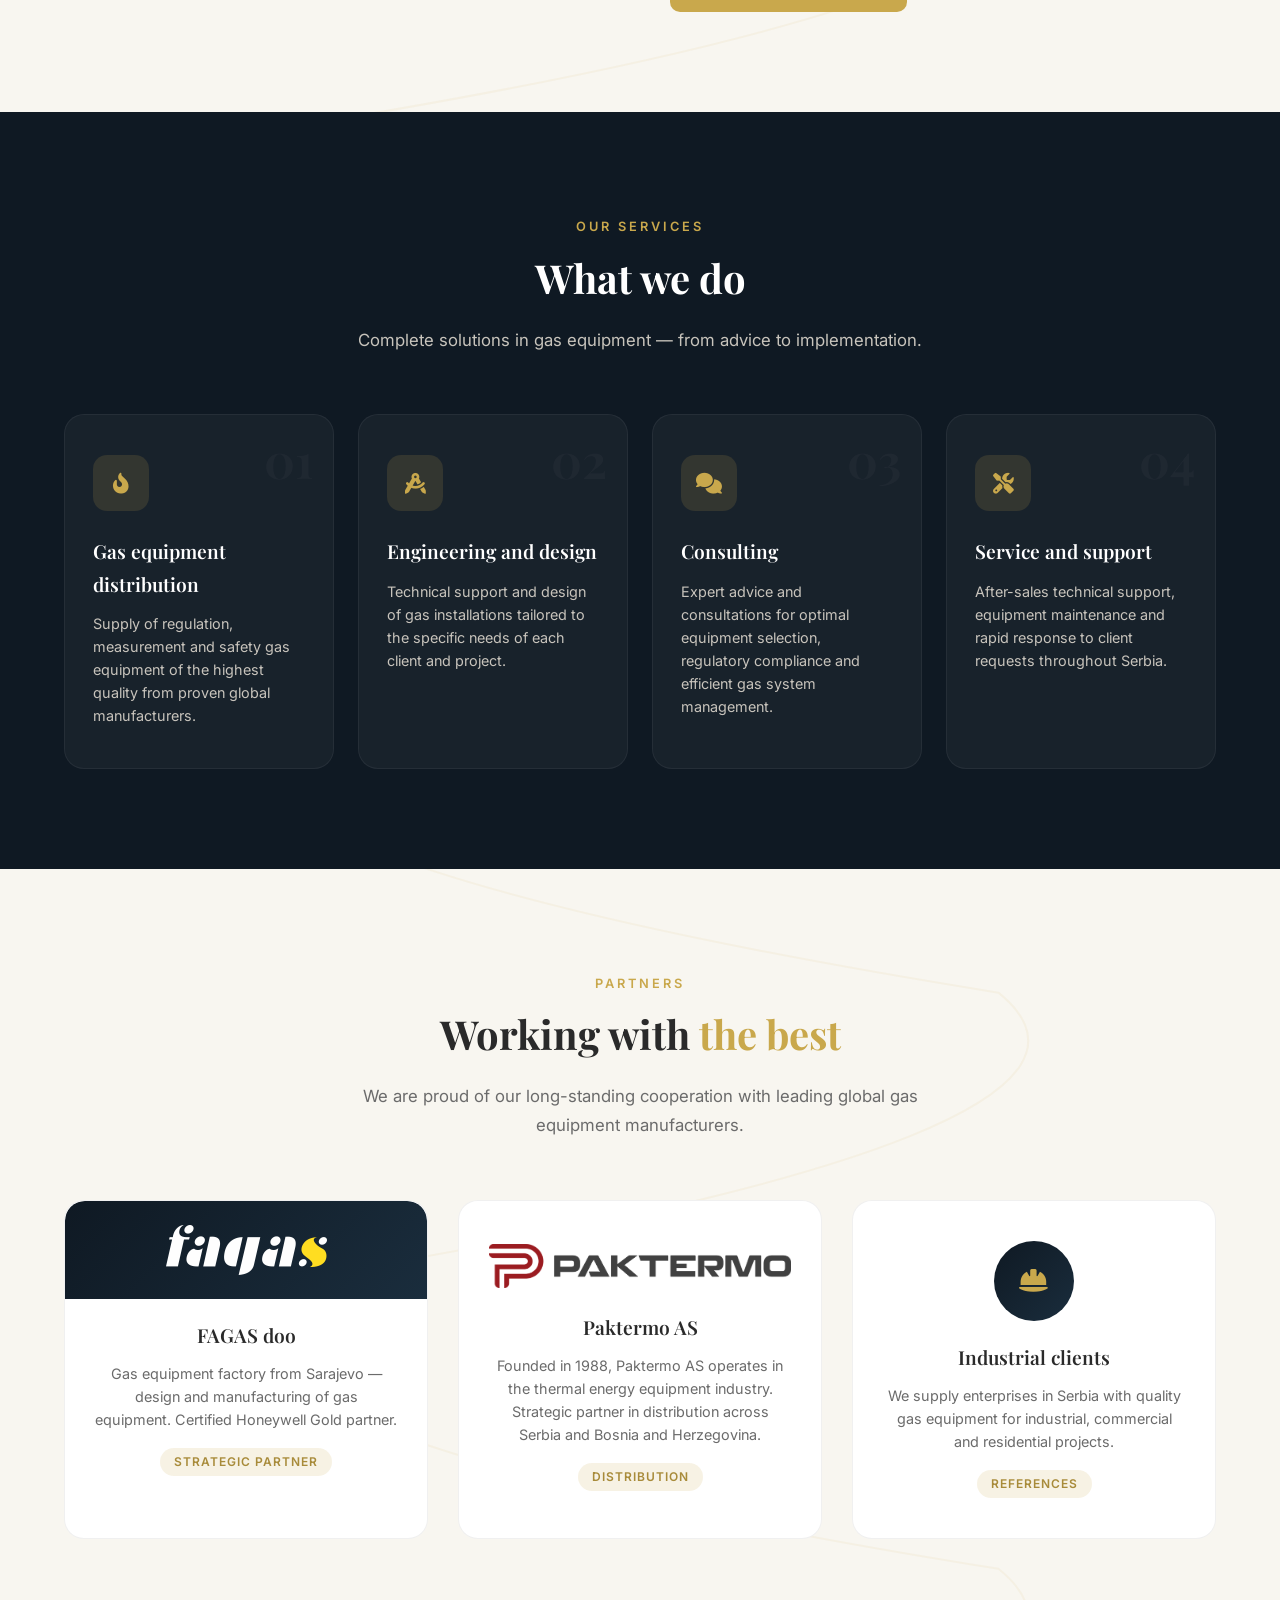
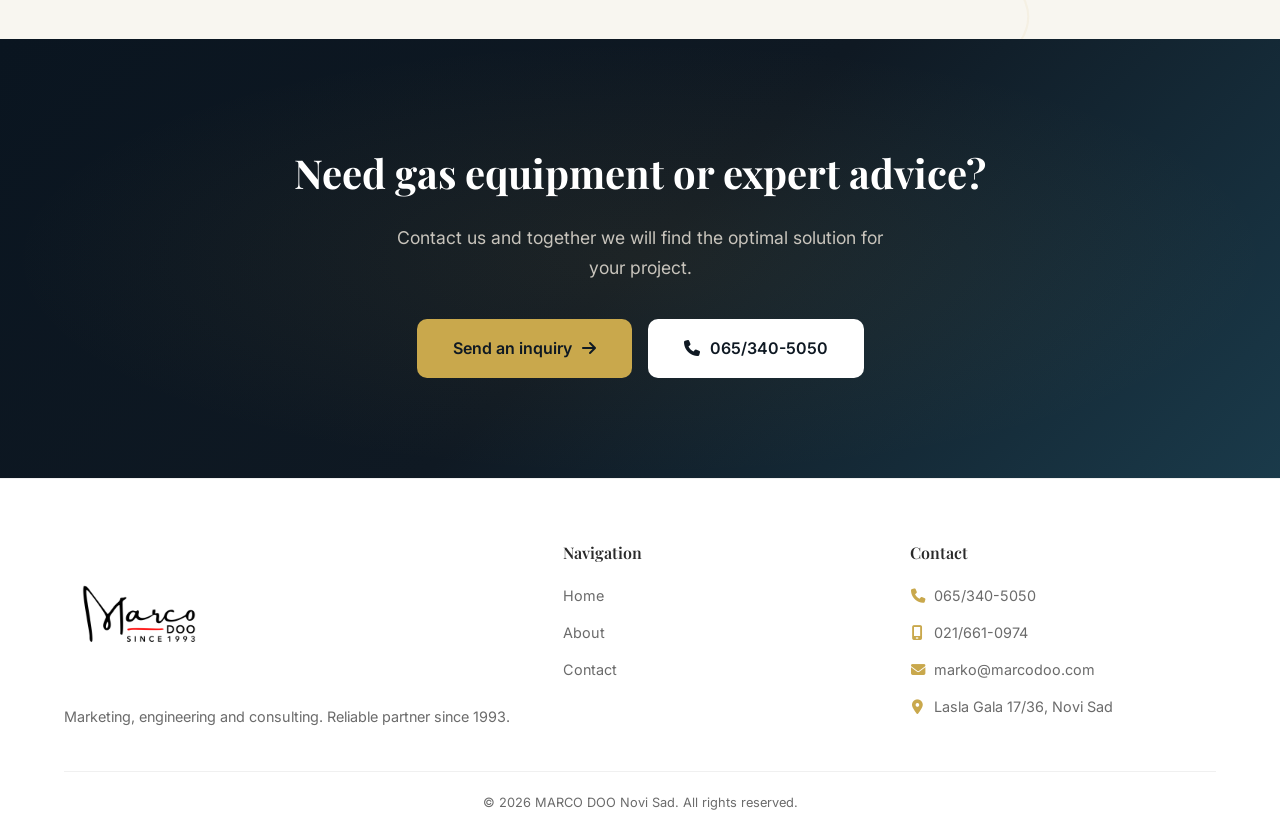
==== commit 3c8cd598: "SEO & analytics: update domain URLs, add GA4, lazy loading, manifest - Update all canonical/OG/hrefl" ====
--- a/en/index.html
+++ b/en/index.html
@@ -1,30 +1,43 @@
 <!DOCTYPE html>
 <html lang="en" dir="ltr">
 <head>
+  <!-- Google tag (gtag.js) -->
+  <script async src="https://www.googletagmanager.com/gtag/js?id=G-RYJ6ZE3QH0"></script>
+  <script>
+    window.dataLayer = window.dataLayer || [];
+    function gtag(){dataLayer.push(arguments);}
+    gtag('js', new Date());
+    gtag('config', 'G-RYJ6ZE3QH0');
+  </script>
   <meta charset="UTF-8">
   <meta name="viewport" content="width=device-width, initial-scale=1.0">
   <title>MARCO DOO — Marketing, Engineering and Consulting | Novi Sad</title>
   <meta name="description" content="MARCO DOO Novi Sad — Marketing, engineering and consulting. Reliable partner since 1993. Equipment distribution, expert advice and design.">
   <meta name="keywords" content="Marco doo, marketing, engineering, consulting, distribution, Novi Sad, gas equipment, Skaska distillery">
-  <link rel="canonical" href="https://djordje-stankovic.github.io/marco-doo/en/">
-  <link rel="alternate" hreflang="sr" href="https://djordje-stankovic.github.io/marco-doo/">
-  <link rel="alternate" hreflang="en" href="https://djordje-stankovic.github.io/marco-doo/en/">
+  <link rel="canonical" href="https://marcodoo.com/en/">
+  <link rel="alternate" hreflang="sr" href="https://marcodoo.com/">
+  <link rel="alternate" hreflang="en" href="https://marcodoo.com/en/">
+  <link rel="alternate" hreflang="x-default" href="https://marcodoo.com/">
+  <meta name="robots" content="index, follow">
+  <meta name="author" content="MARCO DOO">
   <meta property="og:title" content="MARCO DOO — Marketing, Engineering and Consulting">
   <meta property="og:description" content="Marketing, engineering and consulting. Reliable partner since 1993. Three decades of experience.">
   <meta property="og:type" content="website">
-  <meta property="og:url" content="https://djordje-stankovic.github.io/marco-doo/en/">
-  <meta property="og:image" content="https://djordje-stankovic.github.io/marco-doo/images/viber_image_2026-03-04_09-18-24-986.jpg">
+  <meta property="og:url" content="https://marcodoo.com/en/">
+  <meta property="og:image" content="https://marcodoo.com/images/viber_image_2026-03-04_09-18-24-986.jpg">
   <meta property="og:image:alt" content="MARCO DOO — Marketing, engineering and consulting since 1993.">
   <meta property="og:image:type" content="image/jpeg">
   <meta property="og:image:width" content="1200">
   <meta property="og:image:height" content="630">
   <meta property="og:site_name" content="MARCO DOO">
   <meta property="og:locale" content="en_US">
+  <meta property="og:locale:alternate" content="sr_RS">
   <meta name="twitter:card" content="summary_large_image">
   <meta name="twitter:title" content="MARCO DOO — Marketing, Engineering and Consulting">
   <meta name="twitter:description" content="Marketing, engineering and consulting. Reliable partner since 1993. Three decades of experience.">
-  <meta name="twitter:image" content="https://djordje-stankovic.github.io/marco-doo/images/viber_image_2026-03-04_09-18-24-986.jpg">
+  <meta name="twitter:image" content="https://marcodoo.com/images/viber_image_2026-03-04_09-18-24-986.jpg">
   <link rel="icon" type="image/svg+xml" href="../favicon.svg">
+  <link rel="manifest" href="../manifest.json">
   <link rel="apple-touch-icon" href="../images/viber_image_2026-03-04_09-18-24-986.jpg">
   <meta name="theme-color" content="#0f1923">
   <link rel="preconnect" href="https://fonts.googleapis.com">
@@ -40,9 +53,9 @@
     "name": "MARCO DOO",
     "legalName": "Marco doo Novi Sad",
     "description": "Marketing, engineering and consulting. Reliable partner since 1993.",
-    "url": "https://djordje-stankovic.github.io/marco-doo",
-    "logo": "https://djordje-stankovic.github.io/marco-doo/images/viber_image_2026-03-04_09-18-24-986.jpg",
-    "image": "https://djordje-stankovic.github.io/marco-doo/images/viber_image_2026-03-04_09-18-24-986.jpg",
+    "url": "https://marcodoo.com",
+    "logo": "https://marcodoo.com/images/viber_image_2026-03-04_09-18-24-986.jpg",
+    "image": "https://marcodoo.com/images/viber_image_2026-03-04_09-18-24-986.jpg",
     "telephone": "+381653405050",
     "email": "marko@marcodoo.com",
     "address": {
@@ -89,7 +102,7 @@
     "@context": "https://schema.org",
     "@type": "WebSite",
     "name": "MARCO DOO",
-    "url": "https://djordje-stankovic.github.io/marco-doo"
+    "url": "https://marcodoo.com"
   }]
   </script>
 </head>
@@ -309,7 +322,7 @@
           <div class="partners__card partners__card--dark-header tilt-card animate-on-scroll">
             <a href="https://fagas.ba/" target="_blank" rel="noopener" class="partners__link">
               <div class="partners__logo">
-                <img src="../images/fagas-logo.png" alt="FAGAS logo">
+                <img src="../images/fagas-logo.png" alt="FAGAS logo" loading="lazy">
               </div>
               <h3>FAGAS doo</h3>
             </a>
@@ -319,7 +332,7 @@
           <div class="partners__card tilt-card animate-on-scroll">
             <a href="https://paktermo.com/en/" target="_blank" rel="noopener" class="partners__link">
               <div class="partners__logo">
-                <img src="../images/paktermo-logo.png" alt="Paktermo logo">
+                <img src="../images/paktermo-logo.png" alt="Paktermo logo" loading="lazy">
               </div>
               <h3>Paktermo AS</h3>
             </a>
@@ -358,7 +371,7 @@
       <div class="footer__inner">
         <div class="footer__brand">
           <a href="index.html" class="footer__logo">
-            <img src="../images/viber_image_2026-03-04_09-18-24-986.jpg" alt="MARCO DOO logo" class="footer__logo-img">
+            <img src="../images/viber_image_2026-03-04_09-18-24-986.jpg" alt="MARCO DOO logo" class="footer__logo-img" loading="lazy">
           </a>
           <p class="footer__desc">Marketing, engineering and consulting. Reliable partner since 1993.</p>
         </div>
--- a/style.css
+++ b/style.css
@@ -539,6 +539,8 @@
   margin-bottom: 24px;
 }
 
+.mob-br { display: none; }
+
 .hero__title-accent {
   color: var(--gold);
   position: relative;
@@ -2242,6 +2244,7 @@
   .cta h2 { font-size: 1.8rem; }
   .cta p { text-align: center; }
   .cta__actions { flex-direction: column; align-items: center; }
+  .cta__actions .btn { min-width: 260px; text-align: center; justify-content: center; }
 
   /* Footer */
   .footer__inner {
@@ -2270,6 +2273,7 @@
   .hero { min-height: 100svh; }
   .hero__content { padding: 100px 0 60px; }
   .hero__title { font-size: 2rem; }
+  .mob-br { display: inline; }
   .hero__badge { font-size: 0.75rem; padding: 6px 18px; }
   .hero__stats { gap: 16px; }
   .hero__stat-number { font-size: 1.6rem; }
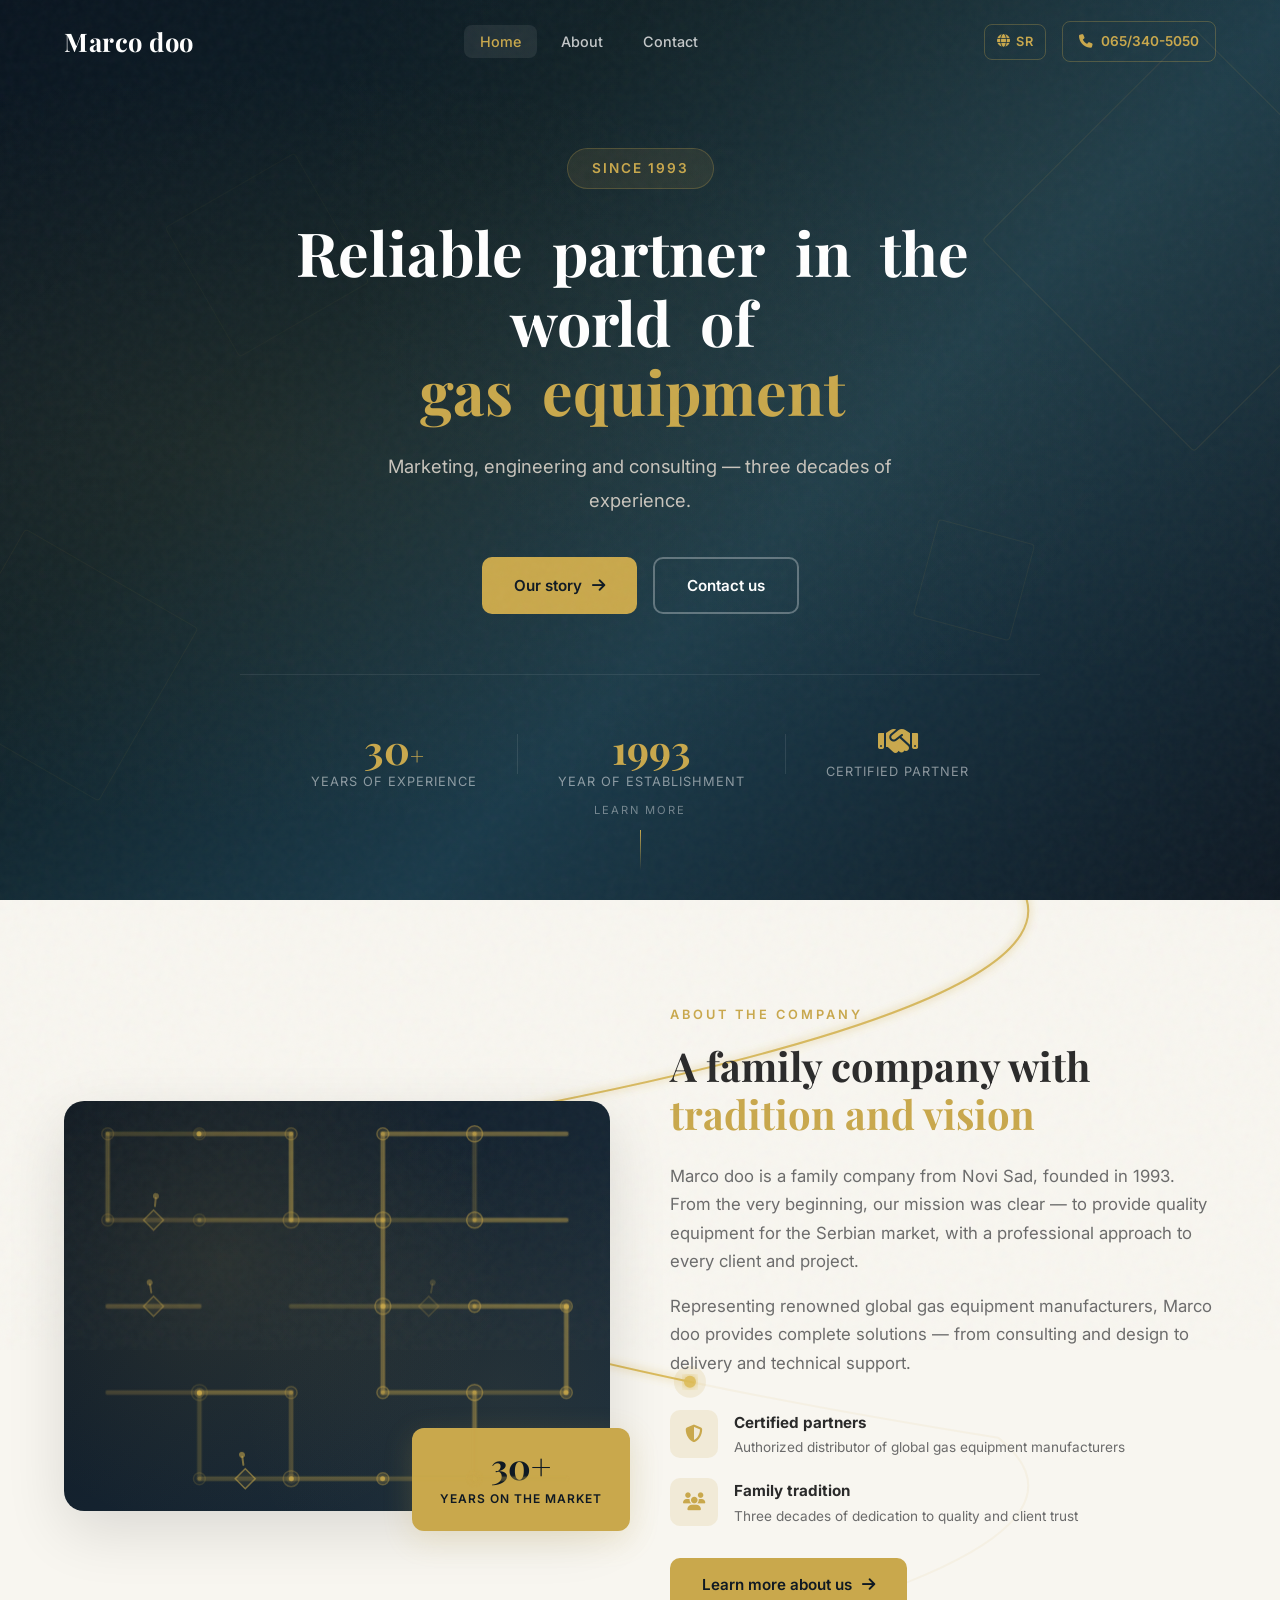
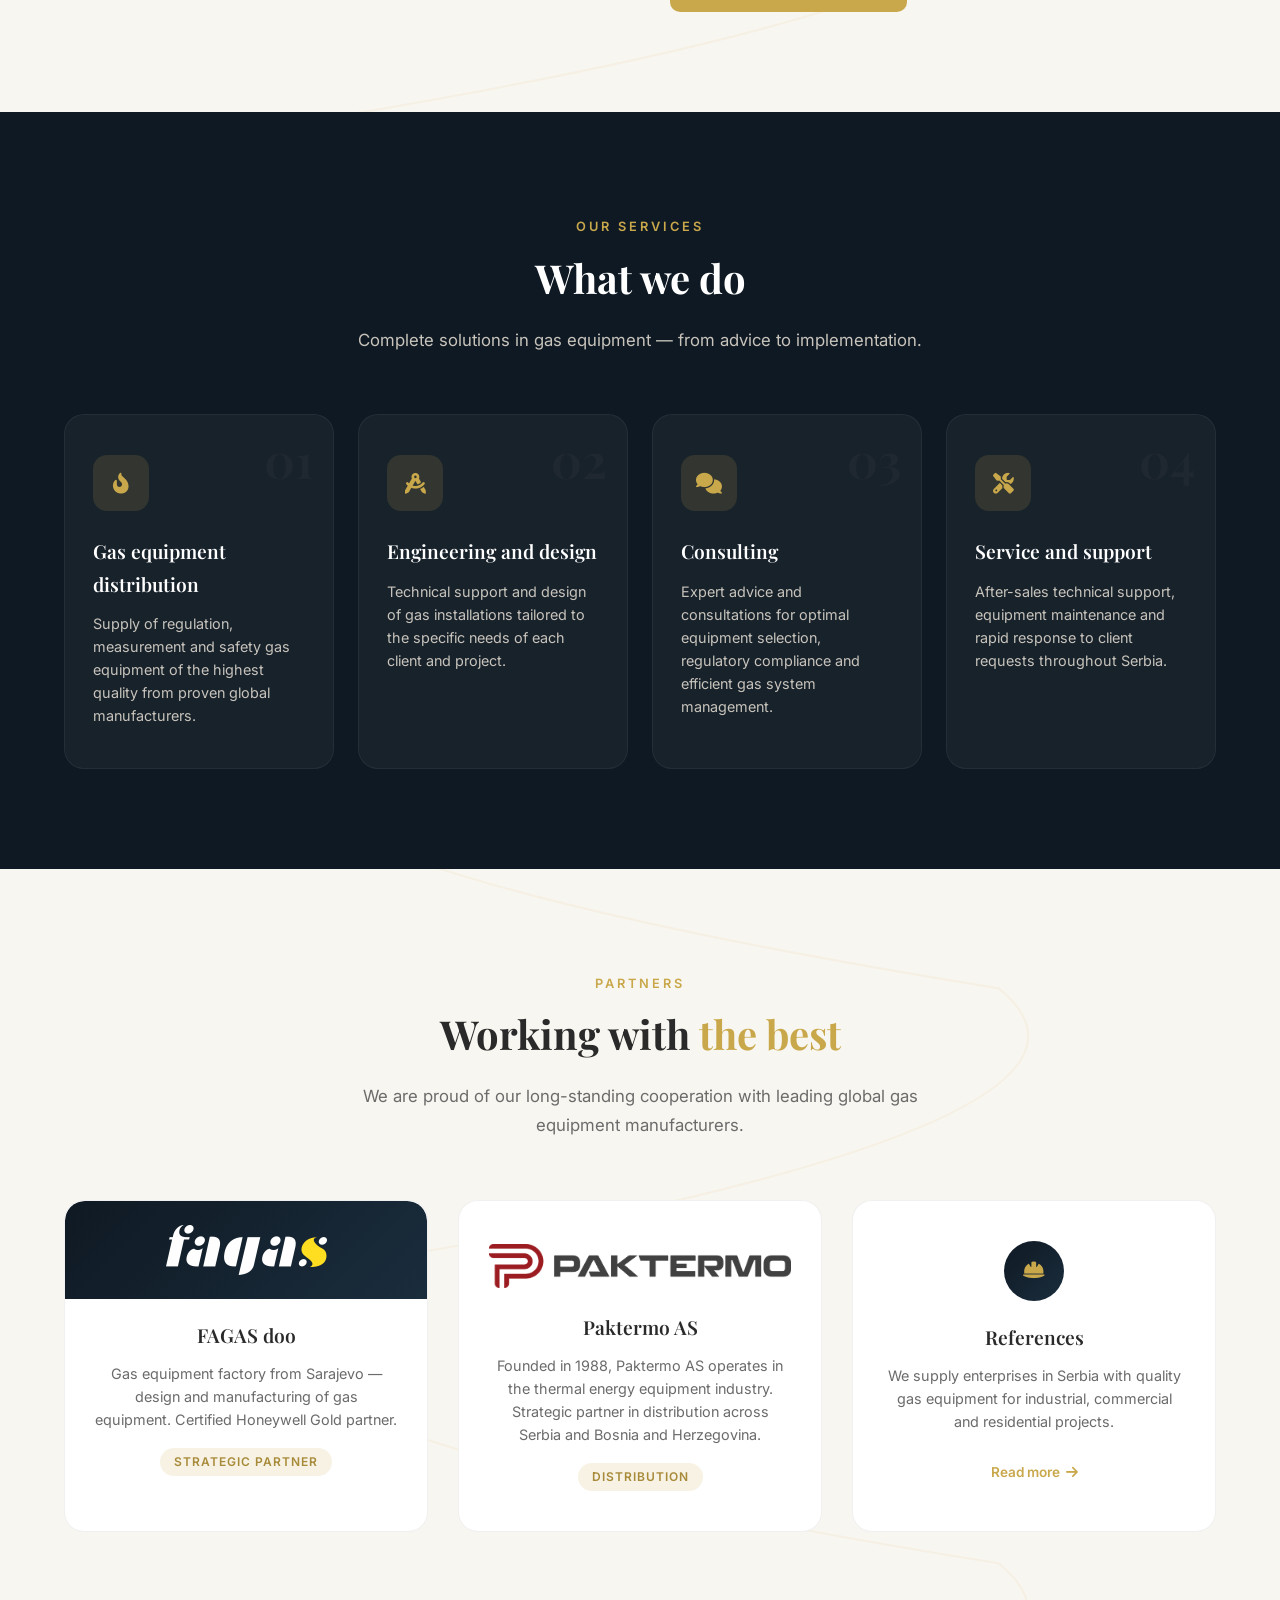
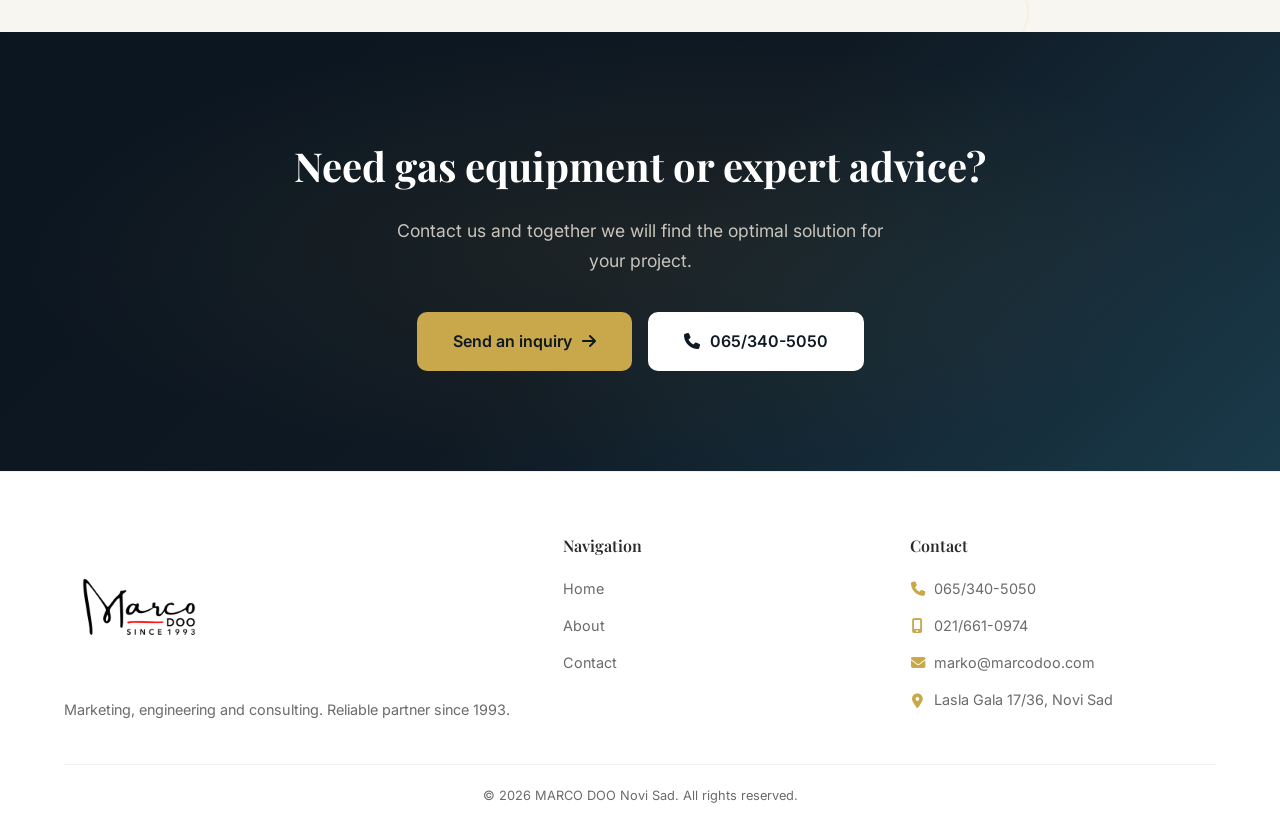
==== commit 87bcd773: "EN: update Reference card, modal, and bio texts to match SR version Co-Authored-By: Claude Opus 4.6 " ====
--- a/en/index.html
+++ b/en/index.html
@@ -339,13 +339,13 @@
             <p>Founded in 1988, Paktermo AS operates in the thermal energy equipment industry. Strategic partner in distribution across Serbia and Bosnia and Herzegovina.</p>
             <span class="partners__tag">Distribution</span>
           </div>
-          <div class="partners__card tilt-card animate-on-scroll">
-            <div class="partners__logo">
+          <div class="partners__card tilt-card animate-on-scroll" style="cursor:pointer" onclick="document.getElementById('referenceModal').classList.add('active')">
+            <div class="partners__logo partners__logo--sm">
               <i class="fa-solid fa-helmet-safety"></i>
             </div>
-            <h3>Industrial clients</h3>
+            <h3>References</h3>
             <p>We supply enterprises in Serbia with quality gas equipment for industrial, commercial and residential projects.</p>
-            <span class="partners__tag">References</span>
+            <span class="partners__read-more">Read more <i class="fa-solid fa-arrow-right"></i></span>
           </div>
         </div>
       </div>
@@ -568,5 +568,21 @@
     requestAnimationFrame(draw);
   })();
   </script>
+  <!-- Reference Modal -->
+  <div class="ref-modal" id="referenceModal">
+    <div class="ref-modal__overlay" onclick="this.parentElement.classList.remove('active')"></div>
+    <div class="ref-modal__content">
+      <button class="ref-modal__close" onclick="this.closest('.ref-modal').classList.remove('active')">&times;</button>
+      <h3>References and Projects</h3>
+      <p>Marco doo has an extensive list of references through the realization of key projects in the gas industry and energy sector:</p>
+      <ul>
+        <li><strong>Distribution and gas engineering:</strong> Long-standing cooperation with enterprises Srbijagas, Novi Sad Gas, Temerin Gas, Gas Ruma, Srem Gas, Sloga Kanjiza.</li>
+        <li><strong>Regional projects (BiH):</strong> Gasification of Bijeljina (Republika Srpska) and cooperation with Sarajevo Gas.</li>
+        <li><strong>CNG technology (NIS):</strong> Construction of CNG filling stations at two locations in Novi Sad and one in Cacak for the needs of NIS.</li>
+        <li><strong>Public transport:</strong> Reconstruction and capacity expansion of the CNG filling station for JGSP Novi Sad buses.</li>
+      </ul>
+    </div>
+  </div>
+
 </body>
 </html>
--- a/style.css
+++ b/style.css
@@ -930,6 +930,8 @@
 }
 
 .partners__logo i { font-size: 1.6rem; }
+.partners__logo--sm { width: 60px; height: 60px; }
+.partners__logo--sm i { font-size: 1.2rem; }
 .partners__logo:has(img) {
   background: none;
   border-radius: 0;
@@ -982,6 +984,122 @@
   border-radius: 50px;
   text-transform: uppercase;
   letter-spacing: 1px;
+}
+
+.partners__read-more {
+  display: inline-flex;
+  align-items: center;
+  gap: 6px;
+  margin-top: 12px;
+  color: var(--gold);
+  font-weight: 600;
+  font-size: 0.85rem;
+  transition: gap 0.3s ease;
+}
+
+.partners__card:hover .partners__read-more {
+  gap: 10px;
+}
+
+/* ---- Reference Modal ---- */
+.ref-modal {
+  position: fixed;
+  inset: 0;
+  z-index: 9999;
+  display: flex;
+  align-items: center;
+  justify-content: center;
+  opacity: 0;
+  visibility: hidden;
+  transition: all 0.3s ease;
+}
+
+.ref-modal.active {
+  opacity: 1;
+  visibility: visible;
+}
+
+.ref-modal__overlay {
+  position: absolute;
+  inset: 0;
+  background: rgba(15, 25, 35, 0.85);
+  backdrop-filter: blur(4px);
+}
+
+.ref-modal__content {
+  position: relative;
+  background: var(--navy);
+  color: var(--white);
+  border: 1px solid var(--border);
+  border-radius: var(--radius-lg);
+  padding: 40px;
+  max-width: 600px;
+  width: 90%;
+  max-height: 85vh;
+  overflow-y: auto;
+  transform: translateY(20px);
+  transition: transform 0.3s ease;
+}
+
+.ref-modal.active .ref-modal__content {
+  transform: translateY(0);
+}
+
+.ref-modal__close {
+  position: absolute;
+  top: 16px;
+  right: 20px;
+  font-size: 1.8rem;
+  color: var(--text-on-dark);
+  cursor: pointer;
+  line-height: 1;
+  transition: color 0.2s;
+}
+
+.ref-modal__close:hover {
+  color: var(--gold);
+}
+
+.ref-modal__content h3 {
+  font-family: var(--font-heading);
+  font-size: 1.5rem;
+  color: var(--gold);
+  margin-bottom: 16px;
+}
+
+.ref-modal__content > p {
+  color: var(--text-on-dark);
+  margin-bottom: 20px;
+  line-height: 1.7;
+}
+
+.ref-modal__content ul {
+  list-style: none;
+  display: flex;
+  flex-direction: column;
+  gap: 14px;
+}
+
+.ref-modal__content li {
+  padding-left: 20px;
+  position: relative;
+  color: var(--text-on-dark);
+  line-height: 1.6;
+}
+
+.ref-modal__content li::before {
+  content: '';
+  position: absolute;
+  left: 0;
+  top: 10px;
+  width: 8px;
+  height: 8px;
+  background: var(--gold);
+  border-radius: 50%;
+}
+
+.ref-modal__content li strong {
+  color: var(--white);
 }
 
 /* ---- CTA ---- */
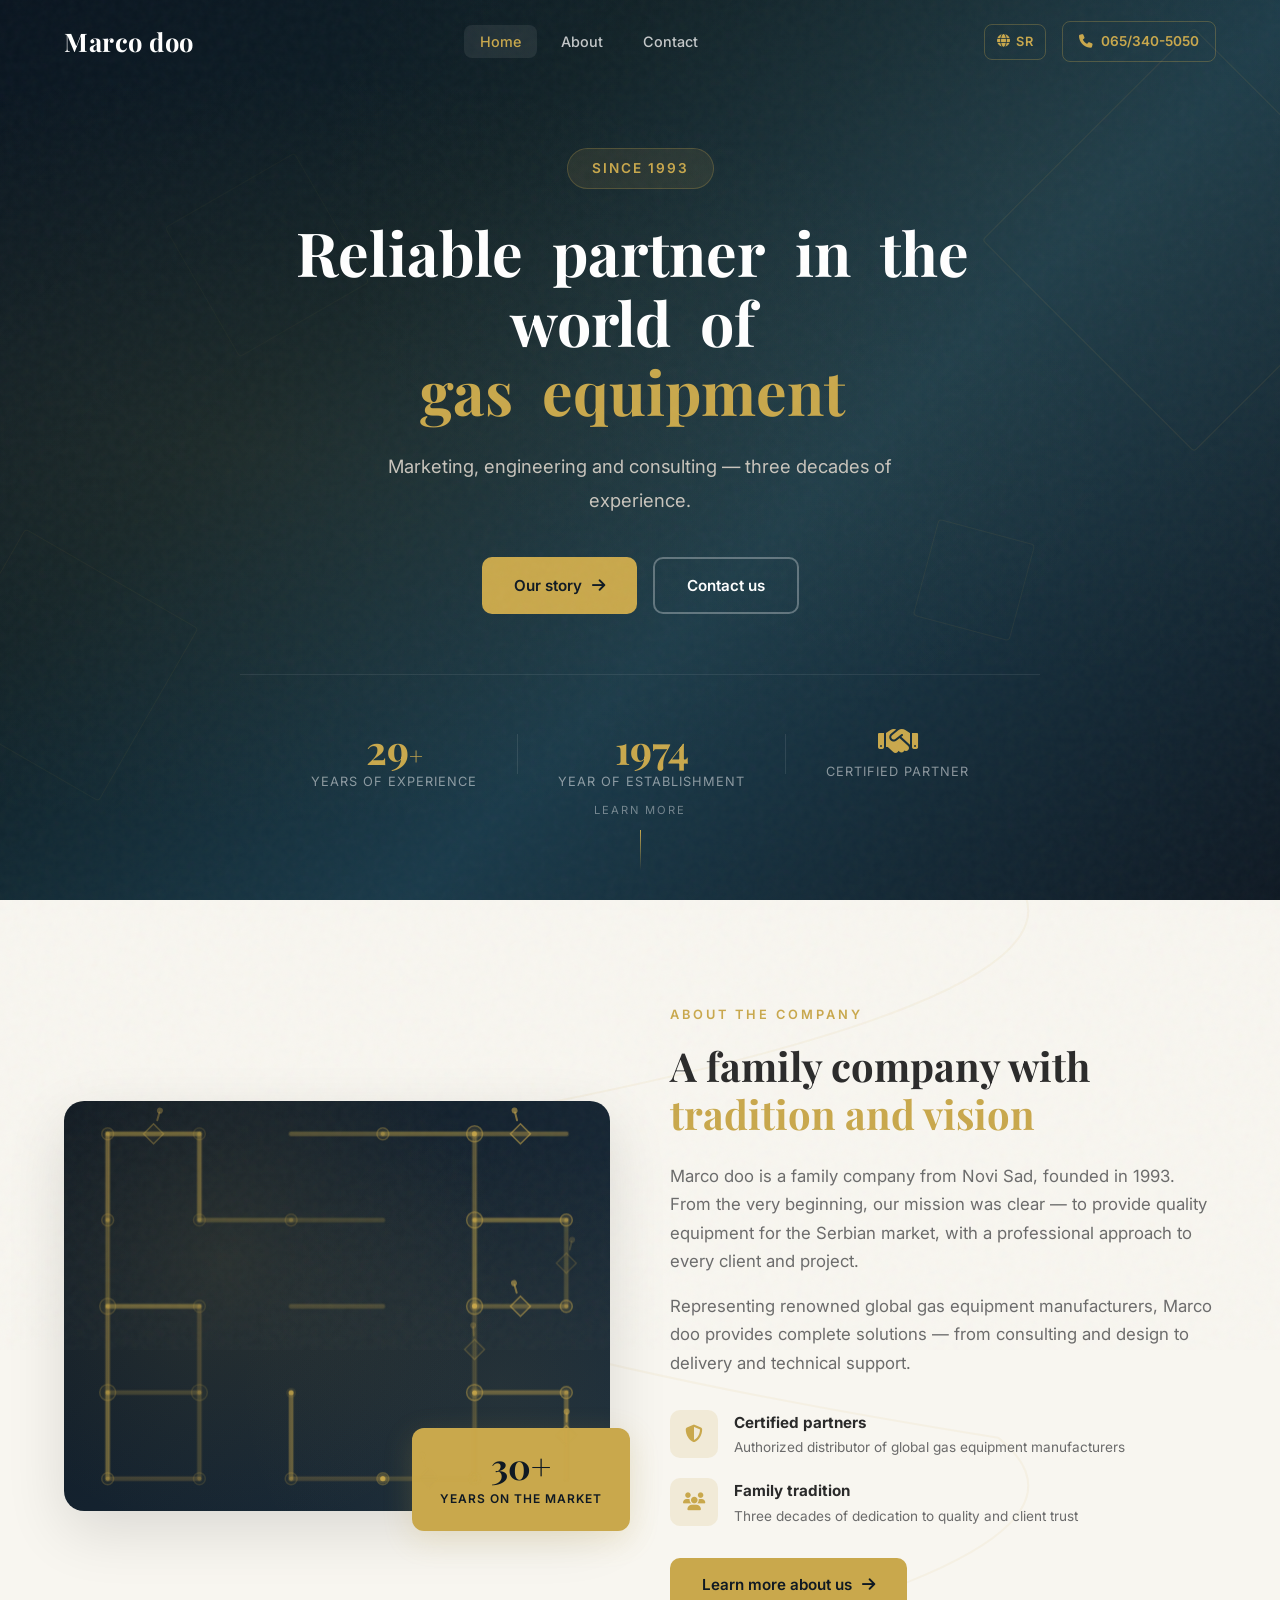
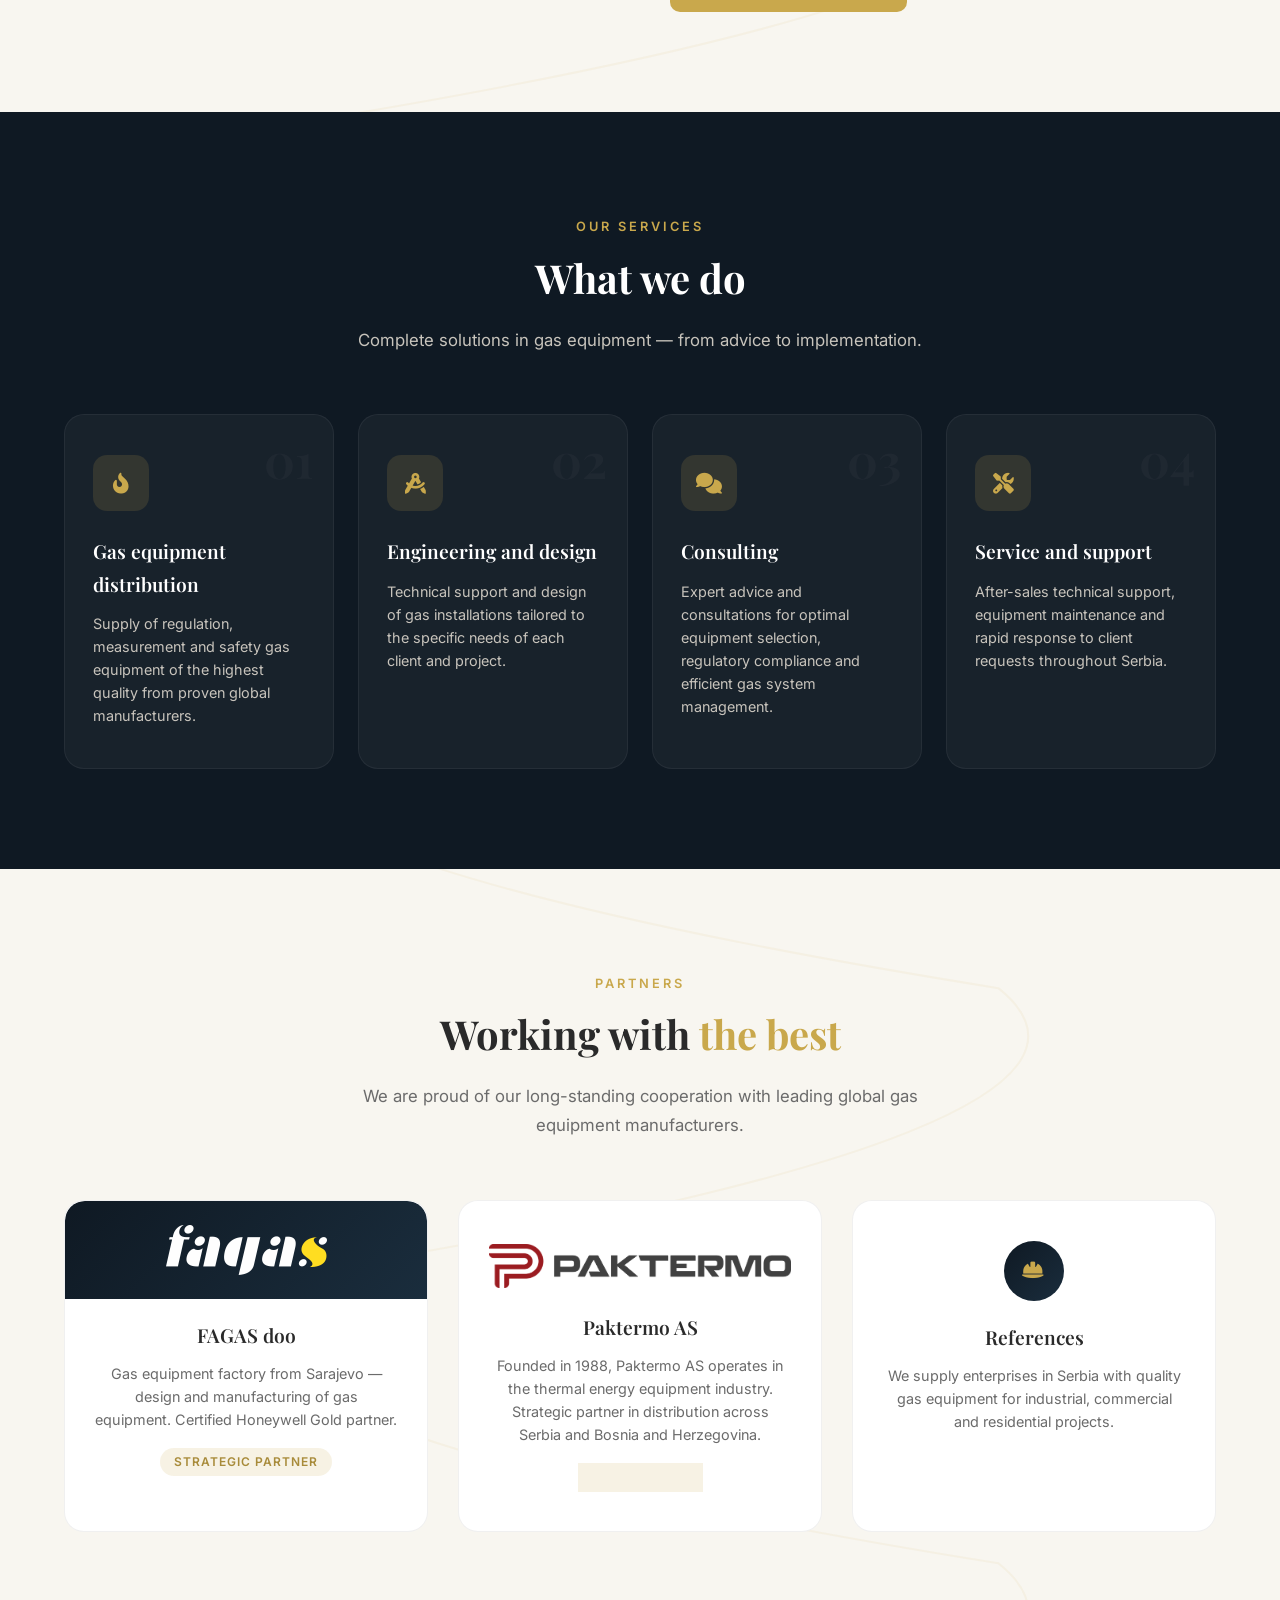
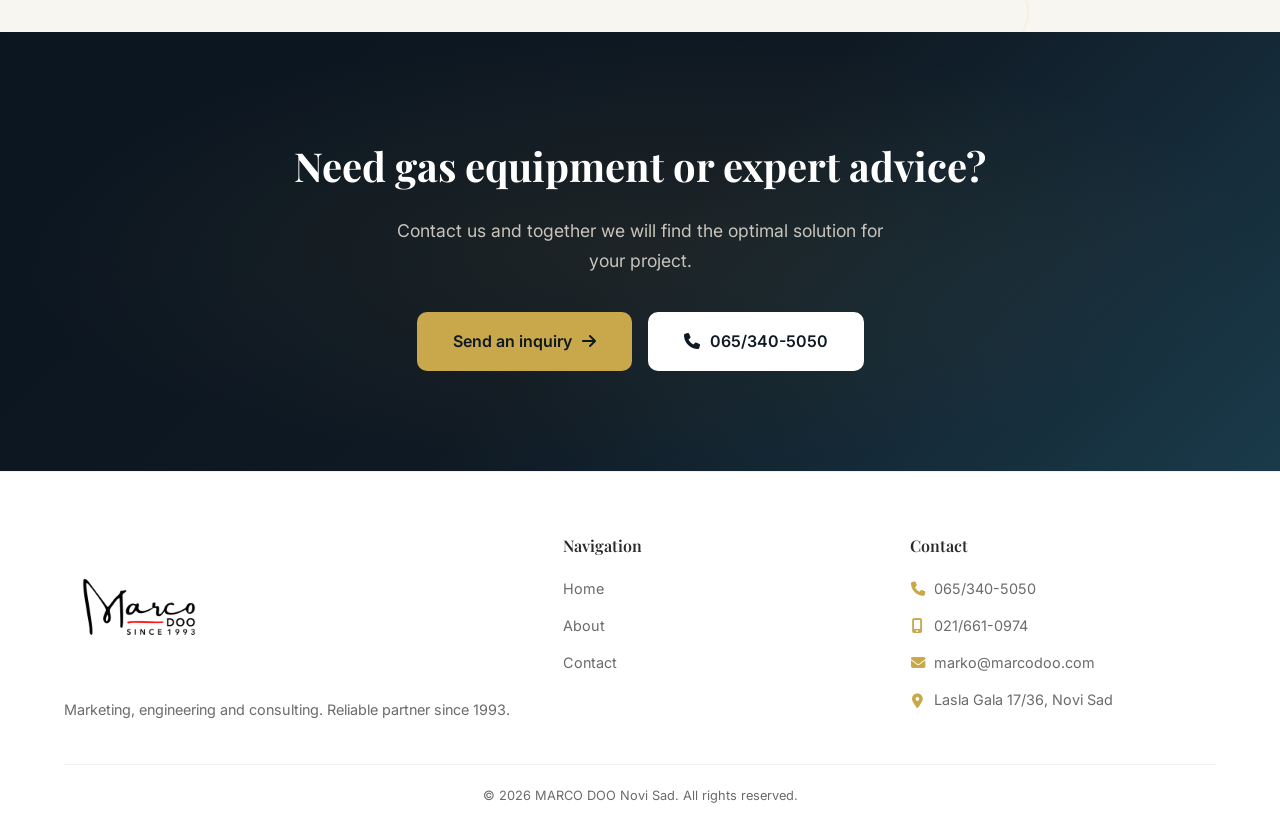
==== commit 660bedf5: "Update all Google Maps links to correct Marco doo Novi Sad location Co-Authored-By: Claude Opus 4.6 " ====
--- a/en/index.html
+++ b/en/index.html
@@ -389,7 +389,7 @@
             <li><a href="tel:+381653405050"><i class="fa-solid fa-phone"></i> 065/340-5050</a></li>
             <li><a href="tel:+381216610974"><i class="fa-solid fa-mobile-screen"></i> 021/661-0974</a></li>
             <li><a href="mailto:marko@marcodoo.com"><i class="fa-solid fa-envelope"></i> marko@marcodoo.com</a></li>
-            <li><a href="https://www.google.com/maps/place/Marco+doo/@45.2459516,19.8351225,17z/data=!3m1!4b1!4m6!3m5!1s0x475b111d86e2e0f5:0xddb66dac0b48fba5!8m2!3d45.2459479!4d19.8376974!16s%2Fg%2F11z1t8r484" target="_blank" rel="noopener"><i class="fa-solid fa-location-dot"></i> Lasla Gala 17/36, Novi Sad</a></li>
+            <li><a href="https://www.google.com/maps/place/Marco+doo+Novi+Sad/@45.2459479,19.8376974,17z/data=!3m1!4b1!4m6!3m5!1s0x475b11580e423753:0xbb78405f551d26e4!8m2!3d45.2459479!4d19.8376974!16s%2Fg%2F11n9dx6664!18m1!1e1?entry=ttu&g_ep=EgoyMDI2MDMxMS4wIKXMDSoASAFQAw%3D%3D" target="_blank" rel="noopener"><i class="fa-solid fa-location-dot"></i> Lasla Gala 17/36, Novi Sad</a></li>
           </ul>
         </div>
       </div>
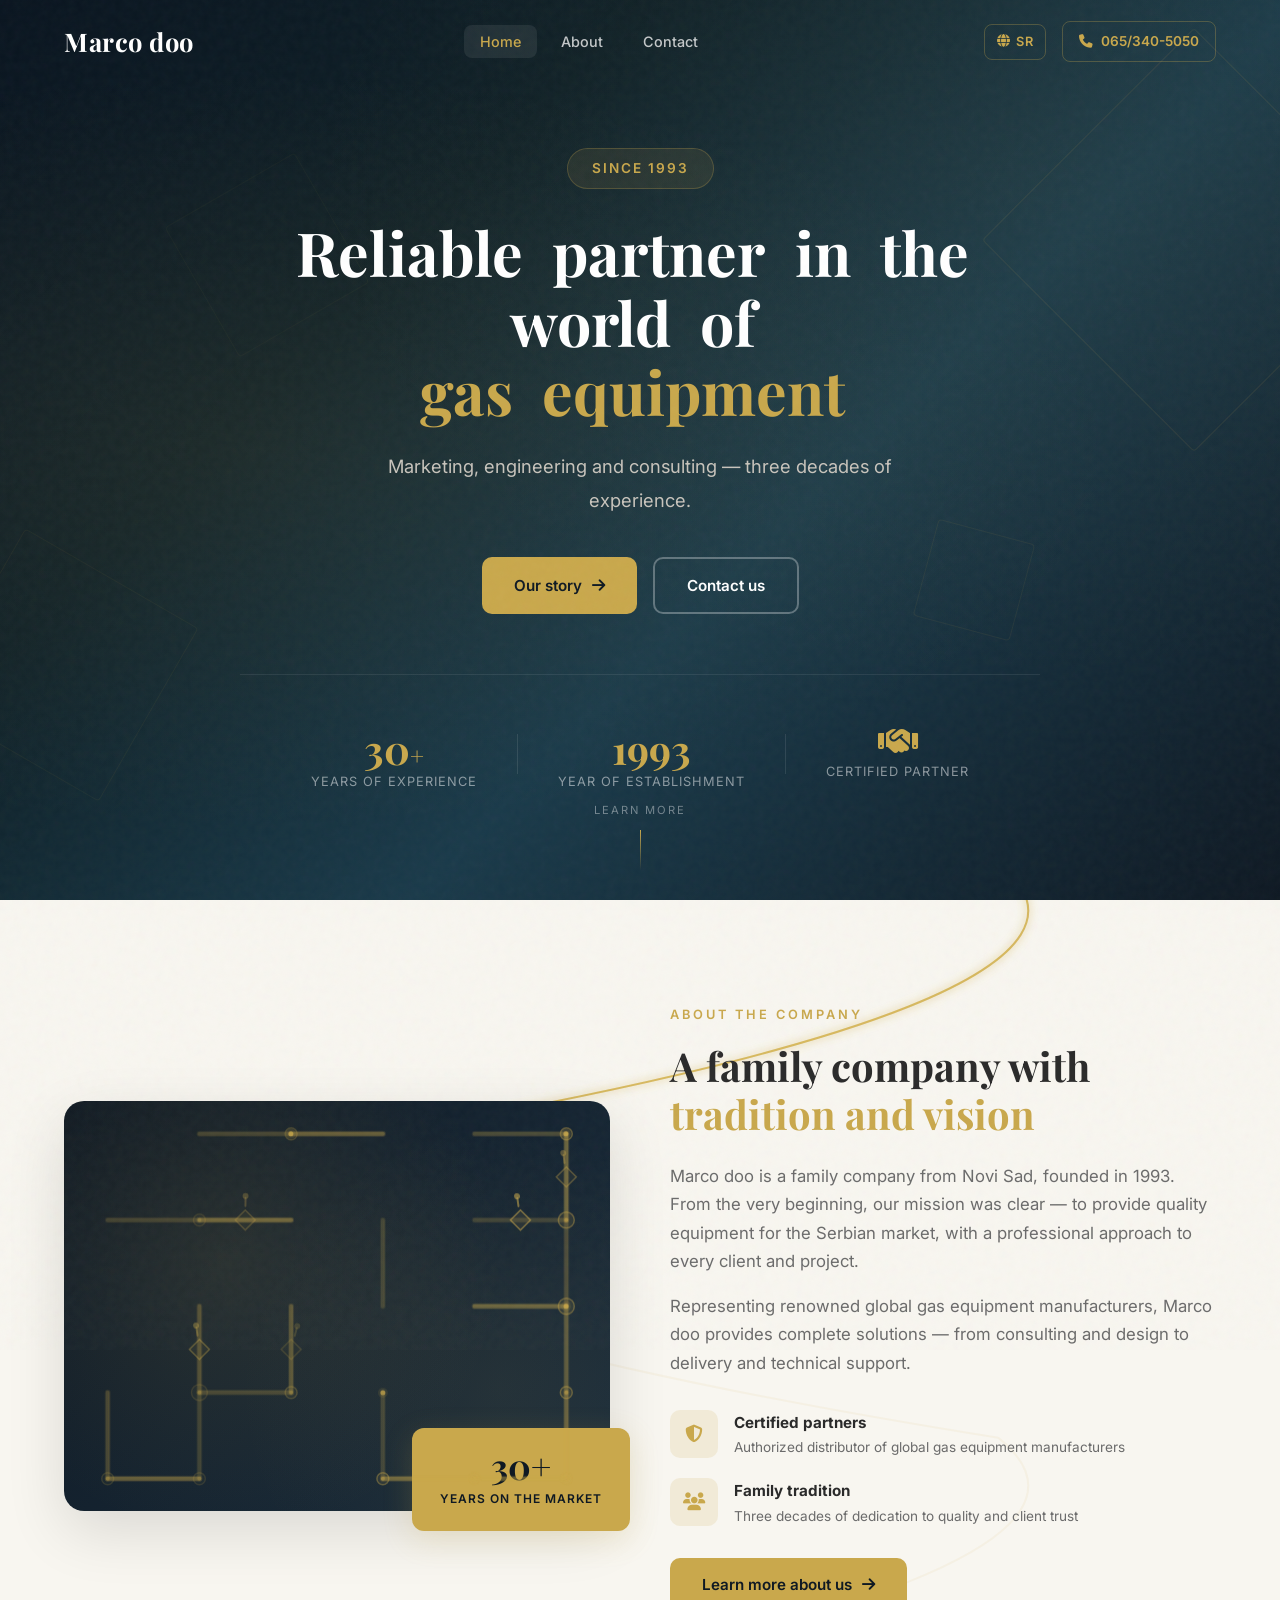
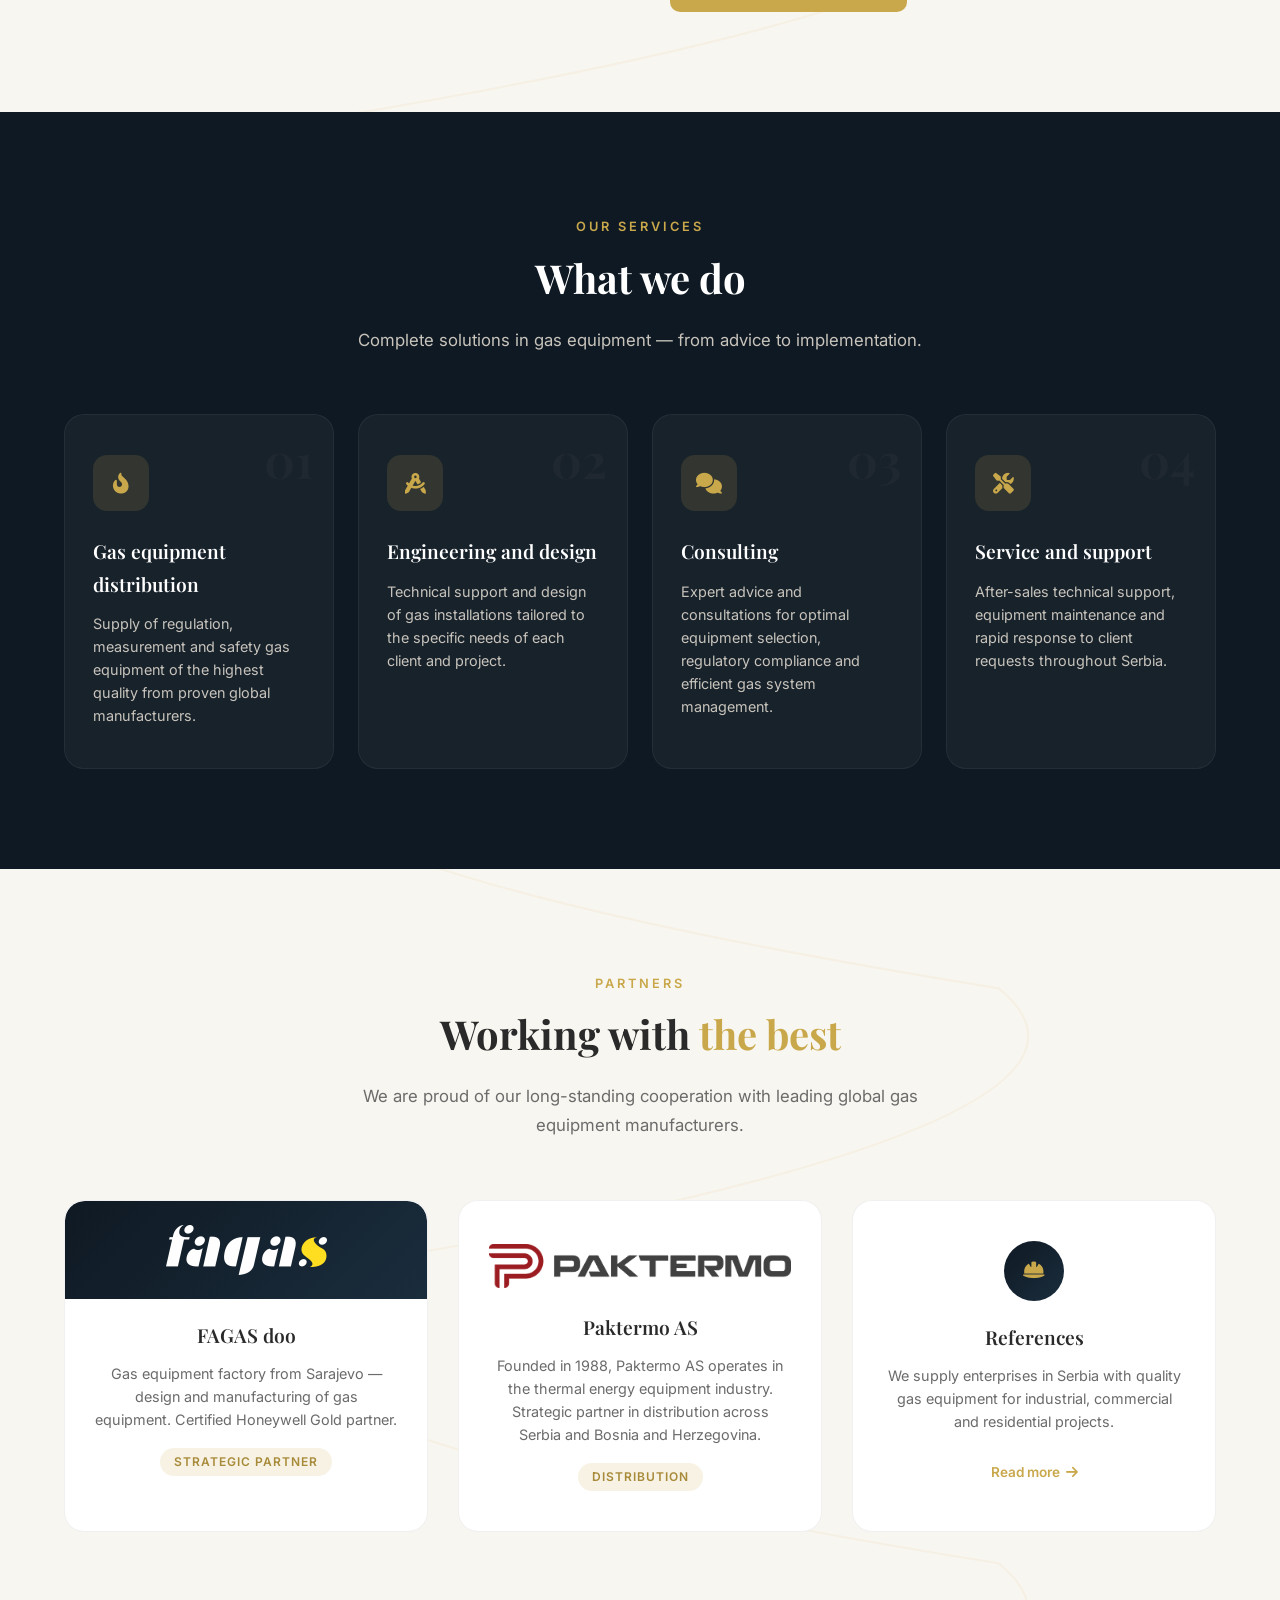
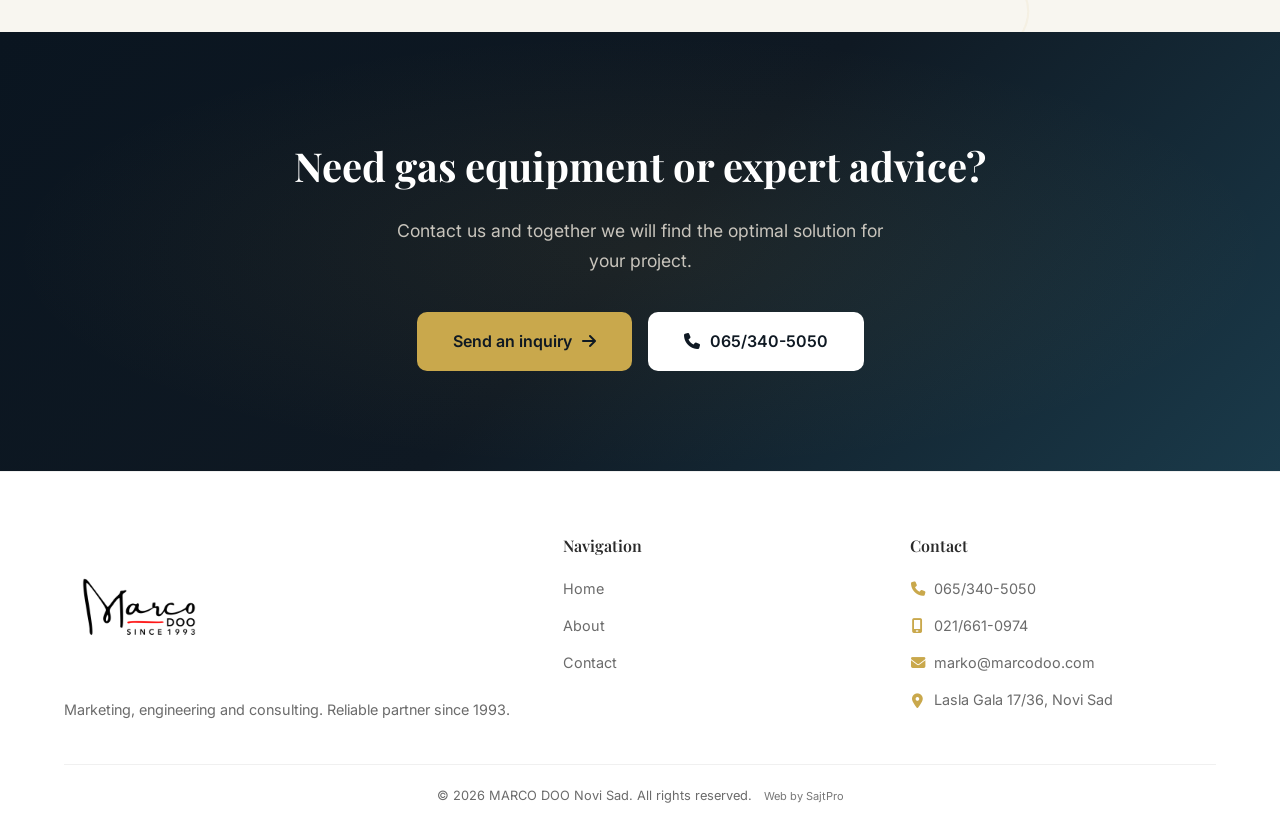
==== commit 7d69dd06: "Add SajtPro author credit in footer and head, gitignore .claude - link rel=author and meta author in" ====
--- a/en/index.html
+++ b/en/index.html
@@ -105,6 +105,8 @@
     "url": "https://marcodoo.com"
   }]
   </script>
+  <link rel="author" href="https://sajtpro.rs">
+  <meta name="author" content="SajtPro">
 </head>
 <body>
 
@@ -394,7 +396,7 @@
         </div>
       </div>
       <div class="footer__bottom">
-        <p>&copy; <span class="current-year"></span> MARCO DOO Novi Sad. All rights reserved.</p>
+        <p>&copy; <span class="current-year"></span> MARCO DOO Novi Sad. All rights reserved. <span style="font-size:11px;color:#777;margin-left:8px">Web by <a href="https://sajtpro.rs" target="_blank" rel="noopener" style="color:#777;text-decoration:none">SajtPro</a></span></p>
       </div>
     </div>
   </footer>
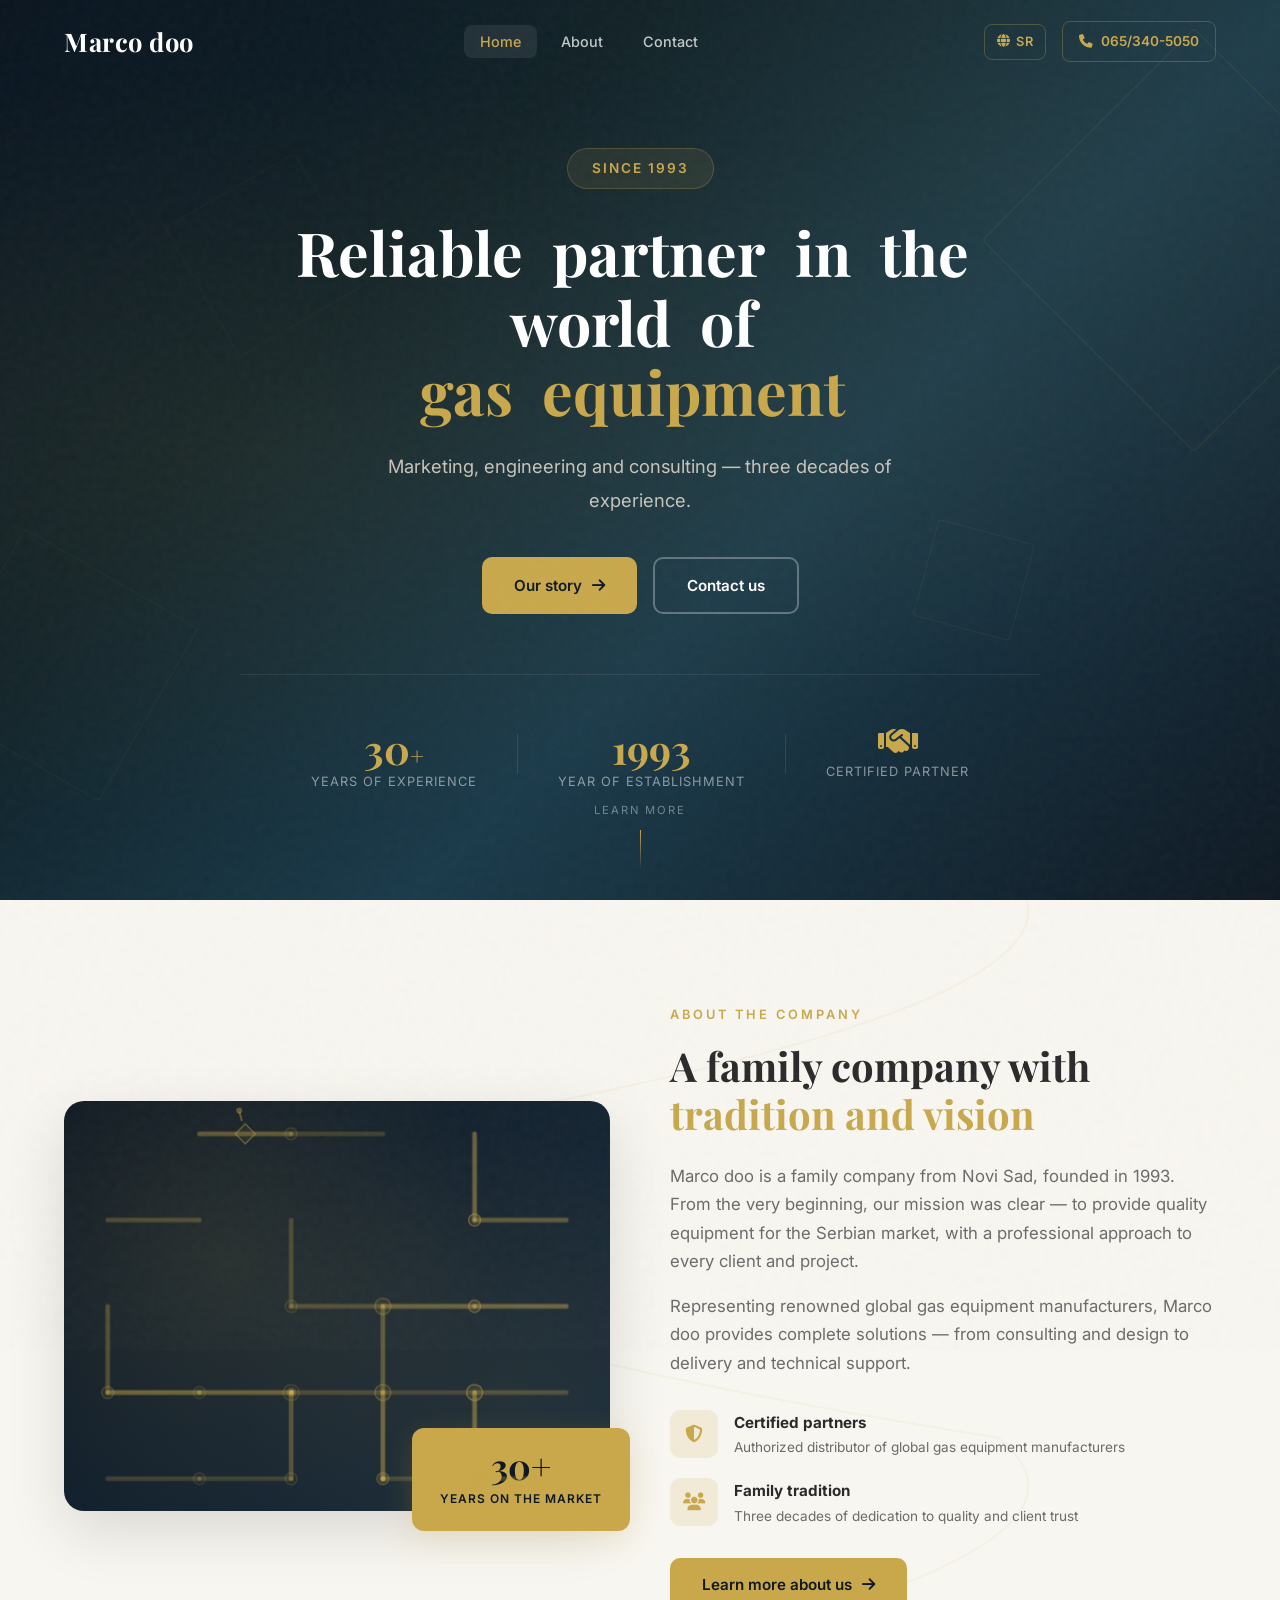
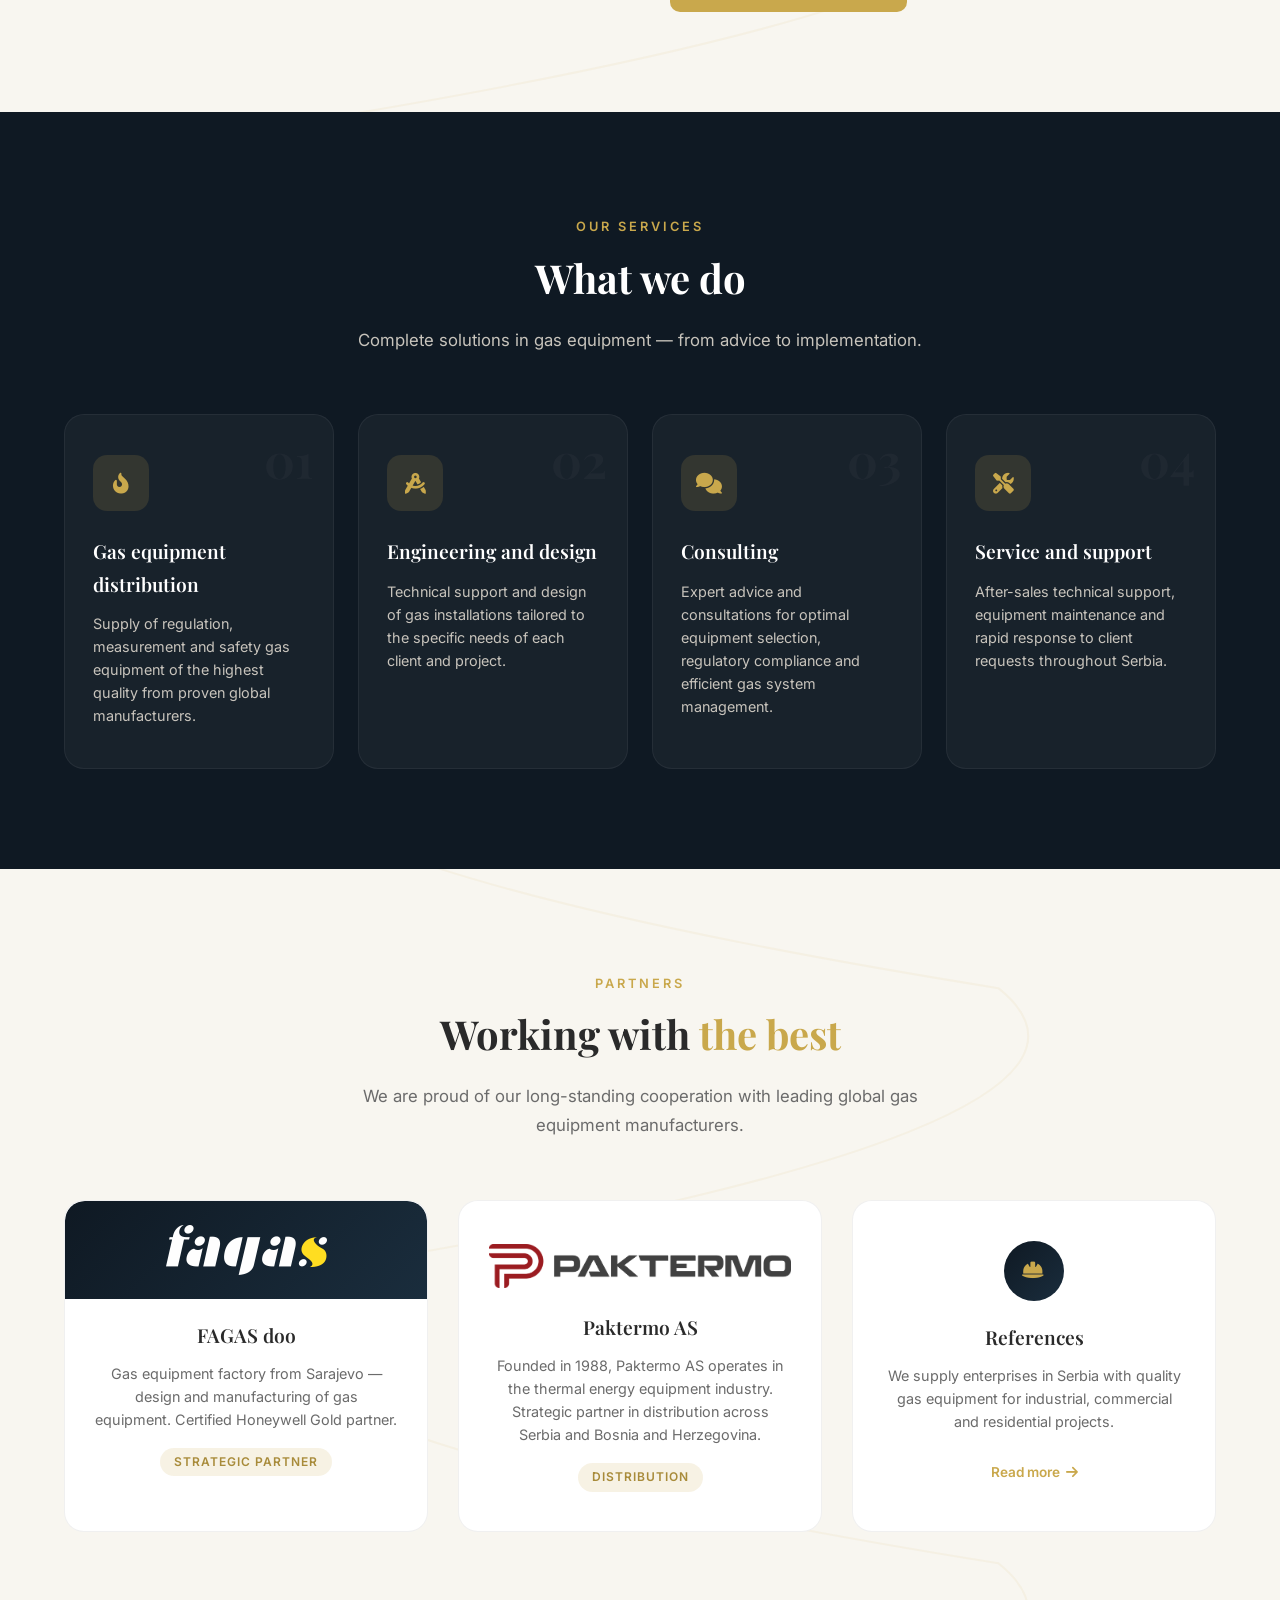
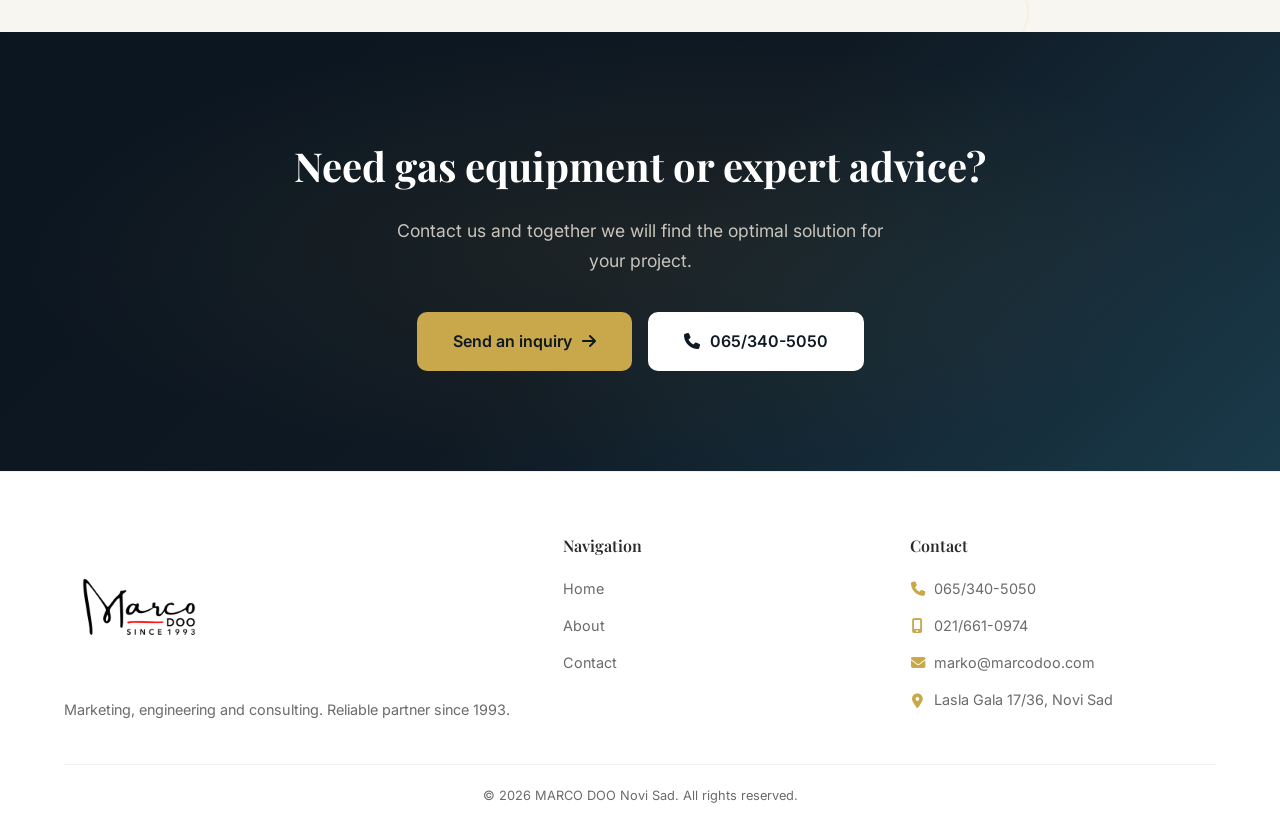
==== commit 1d030a64: "Remove visible footer link, keep author meta tags in head only Footer link removed to avoid hidden-t" ====
--- a/en/index.html
+++ b/en/index.html
@@ -396,7 +396,7 @@
         </div>
       </div>
       <div class="footer__bottom">
-        <p>&copy; <span class="current-year"></span> MARCO DOO Novi Sad. All rights reserved. <span style="font-size:11px;color:#777;margin-left:8px">Web by <a href="https://sajtpro.rs" target="_blank" rel="noopener" style="color:#777;text-decoration:none">SajtPro</a></span></p>
+        <p>&copy; <span class="current-year"></span> MARCO DOO Novi Sad. All rights reserved.</p>
       </div>
     </div>
   </footer>
